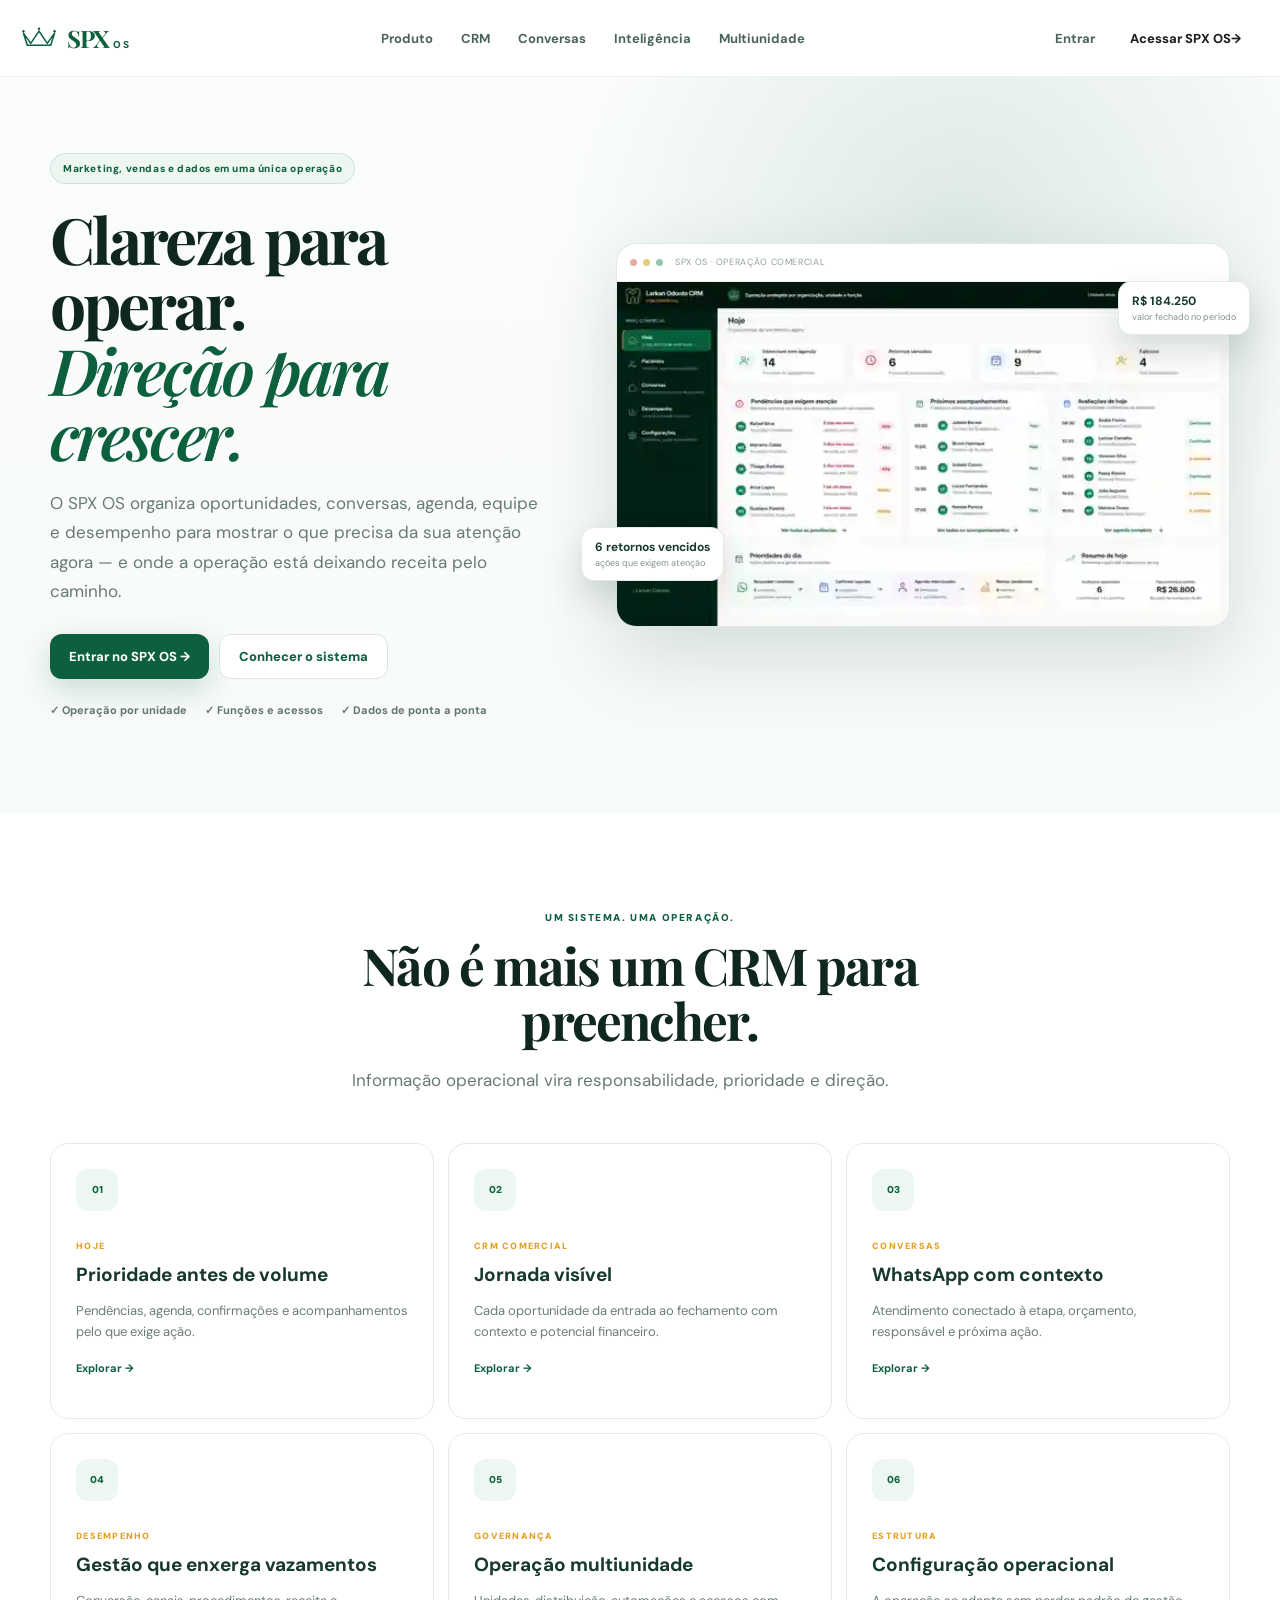
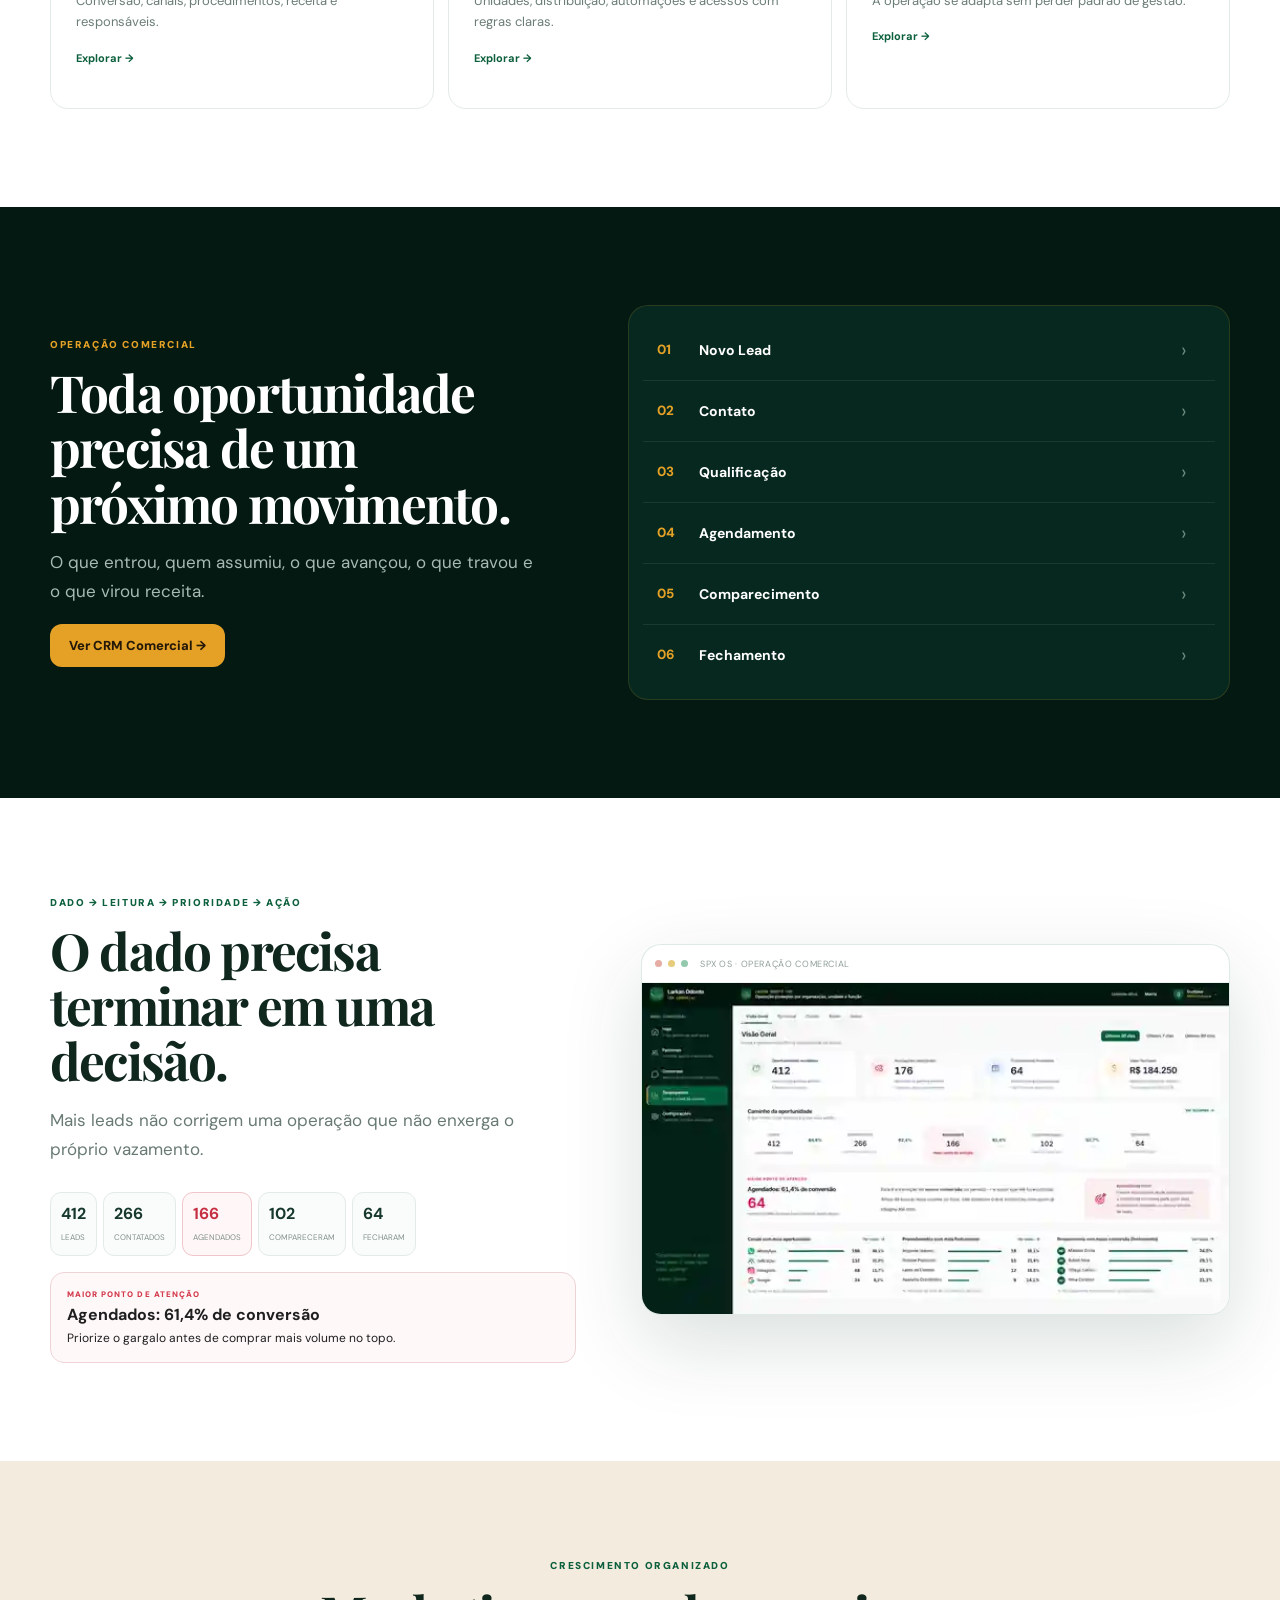
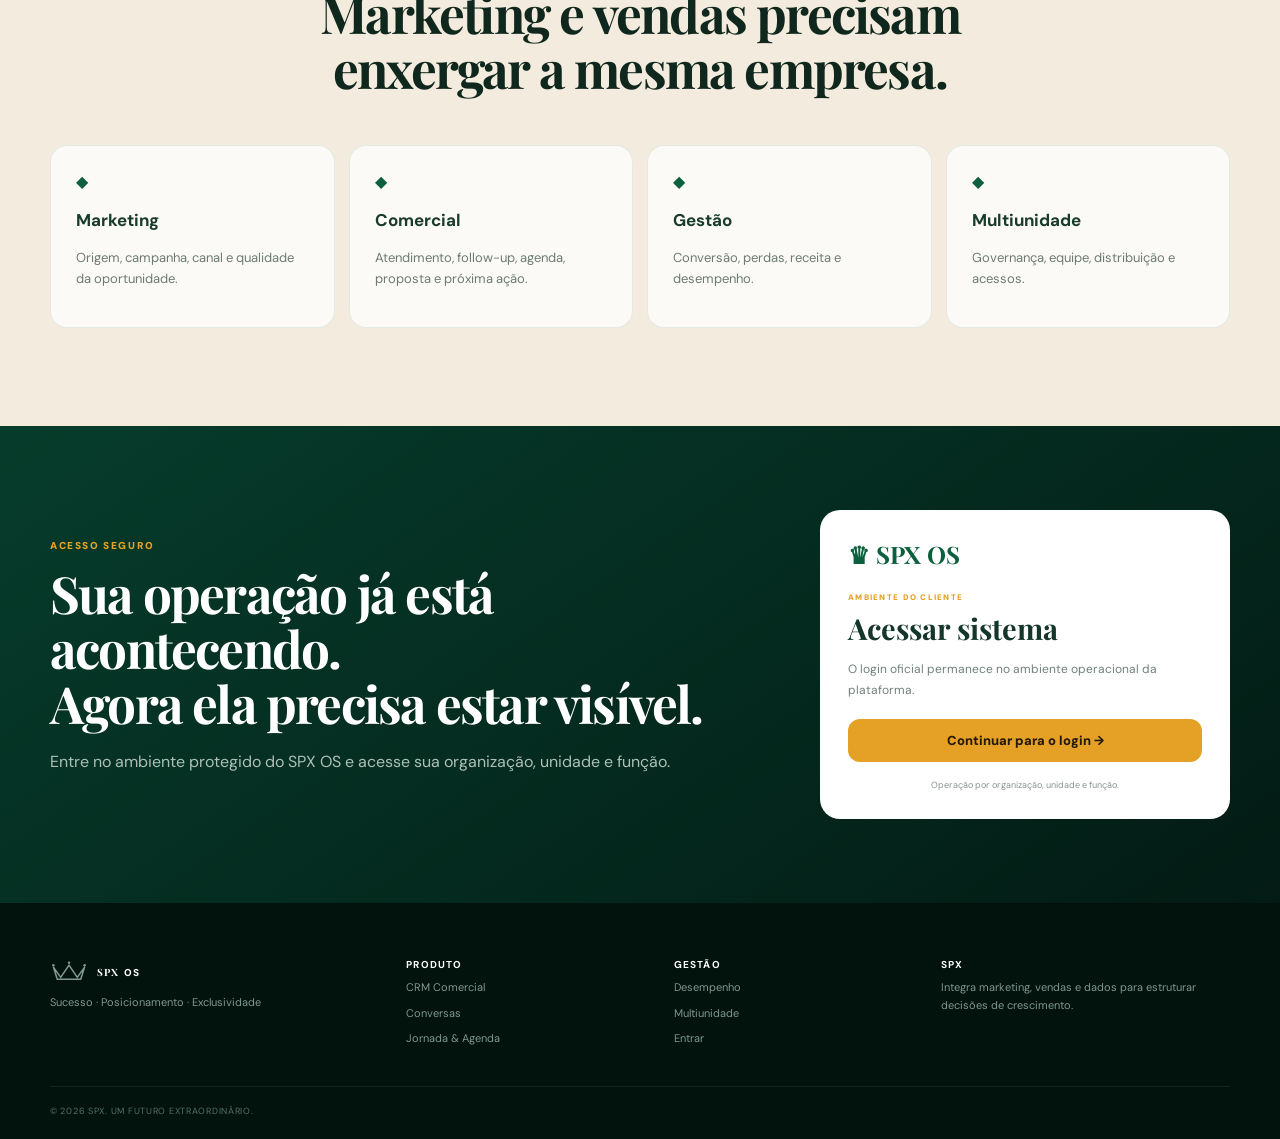
==== conversas/index.html @ 282a36fa "Publish complete SPX OS web experience" ====
<!doctype html>
<html lang="pt-BR">
<head>
  <meta charset="UTF-8" />
  <meta name="viewport" content="width=device-width,initial-scale=1" />
  <meta name="theme-color" content="#0D603D" />
  <meta name="description" content="SPX OS — operação comercial, CRM, conversas, jornada, desempenho e gestão em um só sistema." />
  <title>SPX OS — Sistema operacional do crescimento comercial</title>
  <link rel="preconnect" href="https://fonts.googleapis.com">
  <link rel="preconnect" href="https://fonts.gstatic.com" crossorigin>
  <link href="https://fonts.googleapis.com/css2?family=DM+Sans:wght@400;500;600;700;800&family=Playfair+Display:ital,wght@0,600;0,700;1,600&display=swap" rel="stylesheet">
  <link rel="stylesheet" href="/styles.css" />
</head>
<body>
  <header class="site-header">
    <div class="nav-wrap">
      <a class="brand" href="/" aria-label="SPX OS">
        <svg viewBox="0 0 78 46" class="brand-crown" aria-hidden="true"><path d="M7 13l15 21 17-25 17 25 15-21-8 25H15z" fill="none" stroke="currentColor" stroke-width="3.2" stroke-linejoin="round"/><circle cx="7" cy="9" r="2.5" fill="currentColor"/><circle cx="39" cy="4" r="2.5" fill="currentColor"/><circle cx="71" cy="9" r="2.5" fill="currentColor"/></svg>
        <span class="brand-text"><strong>SPX</strong><small>OS</small></span>
      </a>
      <nav class="main-nav" id="mainNav">
        <a href="/#produto">Produto</a><a href="/crm">CRM</a><a href="/conversas">Conversas</a><a href="/inteligencia">Inteligência</a><a href="/multiunidade">Multiunidade</a>
      </nav>
      <div class="nav-actions">
        <a class="text-link desktop-only" href="https://www.spxos.com.br/entrar">Entrar</a>
        <a class="btn btn-primary desktop-only" href="https://www.spxos.com.br/entrar">Acessar SPX OS <span>→</span></a>
        <button class="menu-btn" id="menuBtn" aria-label="Abrir menu">☰</button>
      </div>
    </div>
  </header>
  <main id="app"></main>
  <footer>
    <div class="container footer-grid">
      <div>
        <a class="brand" href="/"><svg viewBox="0 0 78 46" class="brand-crown"><path d="M7 13l15 21 17-25 17 25 15-21-8 25H15z" fill="none" stroke="currentColor" stroke-width="3.2" stroke-linejoin="round"/><circle cx="7" cy="9" r="2.5" fill="currentColor"/><circle cx="39" cy="4" r="2.5" fill="currentColor"/><circle cx="71" cy="9" r="2.5" fill="currentColor"/></svg><span class="brand-text inverse"><strong>SPX</strong><small>OS</small></span></a>
        <p>Sucesso · Posicionamento · Exclusividade</p>
      </div>
      <div><strong>Produto</strong><a href="/crm">CRM Comercial</a><a href="/conversas">Conversas</a><a href="/jornada">Jornada & Agenda</a></div>
      <div><strong>Gestão</strong><a href="/inteligencia">Desempenho</a><a href="/multiunidade">Multiunidade</a><a href="https://www.spxos.com.br/entrar">Entrar</a></div>
      <div><strong>SPX</strong><p>Integra marketing, vendas e dados para estruturar decisões de crescimento.</p></div>
    </div>
    <div class="container copyright">© 2026 SPX. Um futuro extraordinário.</div>
  </footer>
  <script src="/app.js"></script>
</body>
</html>
---- styles.css ----
:root{--green:#0D603D;--deep:#052d21;--dark:#031912;--gold:#E4A126;--ivory:#F3EBDD;--ink:#1F1F1F;--muted:#687a73;--line:#e3ebe7;--shadow:0 28px 80px rgba(5,45,33,.15)}*{box-sizing:border-box}html{scroll-behavior:smooth}body{margin:0;font-family:'DM Sans',Arial,sans-serif;color:var(--ink);background:#fff}a{color:inherit;text-decoration:none}.container{width:min(1180px,calc(100% - 40px));margin:auto}.wrap{width:min(1180px,calc(100% - 40px));margin:auto}.site-header{position:sticky;top:0;z-index:30;background:rgba(255,255,255,.9);backdrop-filter:blur(14px);border-bottom:1px solid rgba(13,96,61,.08)}.nav-wrap{height:76px;width:min(1240px,calc(100% - 32px));margin:auto;display:flex;align-items:center;justify-content:space-between}.brand{display:flex;align-items:center;gap:9px;color:var(--green)}.brand-crown{width:38px;height:28px}.brand-text{display:flex;align-items:baseline;gap:4px}.brand-text strong{font-family:'Playfair Display',serif;font-size:24px;letter-spacing:-.04em}.brand-text small{font-size:10px;font-weight:800;letter-spacing:.15em}.main-nav{display:flex;gap:28px;align-items:center}.main-nav a,.text-link{font-size:13px;font-weight:700;color:#49645a}.main-nav a:hover,.text-link:hover{color:var(--green)}.nav-actions{display:flex;gap:16px;align-items:center}.menu-btn{display:none;border:0;background:transparent;font-size:22px}.btn{display:inline-flex;align-items:center;justify-content:center;padding:13px 19px;border-radius:12px;font-size:13px;font-weight:800;transition:.2s}.btn:hover{transform:translateY(-1px)}.primary{background:var(--green);color:#fff;box-shadow:0 10px 30px rgba(13,96,61,.2)}.ghost{border:1px solid #dce6e1;background:#fff;color:var(--green)}.goldBtn{background:var(--gold);color:#241808}.hero{padding:76px 0 96px;background:radial-gradient(circle at 75% 20%,rgba(13,96,61,.12),transparent 35%),linear-gradient(180deg,#fbfdfc,#f6faf8)}.heroGrid,.detailGrid{display:grid;grid-template-columns:.9fr 1.1fr;gap:64px;align-items:center}.pill{display:inline-block;padding:8px 12px;border-radius:999px;background:#edf6f1;border:1px solid rgba(13,96,61,.12);color:var(--green);font-size:10px;font-weight:800;letter-spacing:.06em}.hero h1,.detail h1{font-family:'Playfair Display',serif;font-size:clamp(48px,5vw,72px);line-height:1.02;letter-spacing:-.045em;margin:22px 0;color:#10271e}.hero h1 em{color:var(--green);font-weight:600}.hero p,.detail p,.heading p{font-size:17px;line-height:1.72;color:var(--muted);max-width:650px}.actions{display:flex;gap:10px;margin-top:28px}.trust{display:flex;gap:18px;margin-top:24px;color:#62746e;font-size:11px;font-weight:700}.visual{position:relative}.frame{background:#fff;border:1px solid rgba(13,96,61,.13);border-radius:20px;overflow:hidden;box-shadow:var(--shadow)}.framebar{height:38px;display:flex;align-items:center;gap:6px;padding:0 13px;border-bottom:1px solid #edf1ef;font-size:9px;color:#91a099;text-transform:uppercase;letter-spacing:.07em}.framebar i{width:7px;height:7px;border-radius:50%;background:#dce5e0}.framebar i:first-child{background:#e5ada3}.framebar i:nth-child(2){background:#e8cc7e}.framebar i:nth-child(3){background:#95c9ae}.framebar span{margin-left:6px}.frame img{display:block;width:100%}.float{position:absolute;z-index:2;background:#fff;border:1px solid #e1ebe6;border-radius:13px;padding:11px 13px;box-shadow:0 16px 35px rgba(5,45,33,.15);display:flex;flex-direction:column}.float b{font-size:12px;color:#183a2d}.float span{font-size:9px;color:#84928c;margin-top:2px}.float.a{left:-35px;bottom:12%}.float.b{right:-20px;top:10%}.section{padding:98px 0}.heading{max-width:690px}.heading.center{text-align:center;margin:0 auto 48px}.kicker{display:block;color:var(--green);font-size:10px;font-weight:900;letter-spacing:.16em}.kicker.gold,.gold{color:var(--gold)}.heading h2,.featureGrid h2,.cta h2{font-family:'Playfair Display',serif;font-size:clamp(38px,4vw,54px);line-height:1.08;letter-spacing:-.035em;color:#10271e;margin:14px 0}.cards{display:grid;grid-template-columns:repeat(3,1fr);gap:14px}.card{border:1px solid var(--line);border-radius:18px;padding:25px;min-height:276px;transition:.2s}.card:hover{transform:translateY(-4px);box-shadow:0 18px 45px rgba(5,45,33,.09);border-color:rgba(13,96,61,.25)}.card i{display:grid;place-items:center;width:42px;height:42px;border-radius:12px;background:#edf7f2;color:var(--green);font-style:normal;font-size:10px;font-weight:900;margin-bottom:22px}.card>span{font-size:9px;color:var(--gold);font-weight:900;letter-spacing:.14em;text-transform:uppercase}.card h3{font-size:19px;color:#17382c;margin:8px 0}.card p{font-size:13px;line-height:1.65;color:#6b7d76}.card>b{font-size:11px;color:var(--green)}.dark{background:var(--dark);color:#fff}.split{display:grid;grid-template-columns:.9fr 1.1fr;gap:85px;align-items:center}.heading.light h2{color:#fff}.heading.light p{color:#a8bbb3}.steps{background:#06281e;border:1px solid rgba(228,161,38,.16);border-radius:20px;padding:14px}.steps>div{display:grid;grid-template-columns:42px 1fr 20px;padding:17px 14px;border-bottom:1px solid rgba(255,255,255,.08);align-items:center}.steps>div:last-child{border:0}.steps small{color:var(--gold);font-weight:800}.steps b{font-size:14px}.steps span{color:#6c897e;font-size:20px}.insight{display:grid;grid-template-columns:1fr 1.12fr;gap:65px;align-items:center}.metrics{display:flex;gap:6px;margin-top:28px;flex-wrap:wrap}.metric{padding:10px;border:1px solid var(--line);border-radius:11px;background:#fafcfb}.metric b{display:block;font-size:16px;color:#17382c}.metric span{font-size:8px;text-transform:uppercase;color:#82918b}.metric.alert{background:#fff6f7;border-color:#efc6cb}.metric.alert b{color:#c62f42}.notice{margin-top:16px;background:#fff8f9;border:1px solid #efd4d7;border-radius:14px;padding:16px}.notice span{display:block;font-size:8px;letter-spacing:.13em;color:#d33b4d;font-weight:900}.notice b{display:block;margin-top:5px}.notice p{font-size:12px;margin:5px 0 0}.ivory{background:var(--ivory)}.audiences{display:grid;grid-template-columns:repeat(4,1fr);gap:14px}.audiences>div{background:rgba(255,255,255,.72);border:1px solid rgba(13,96,61,.1);border-radius:17px;padding:25px}.audiences i{color:var(--green);font-style:normal}.audiences h3{font-size:17px;color:#193b2e}.audiences p{font-size:13px;line-height:1.6;color:#6c7b75}.cta{background:linear-gradient(145deg,#063c2b,#031b14);padding:84px 0;color:#fff}.ctaGrid{display:grid;grid-template-columns:1fr 410px;gap:80px;align-items:center}.cta h2{color:#fff}.cta p{color:#adc0b8;line-height:1.7}.loginCard{background:#fff;color:#15372b;padding:28px;border-radius:20px}.loginCard>b{font-family:'Playfair Display',serif;font-size:24px;color:var(--green)}.loginCard>span{display:block;margin-top:22px;font-size:8px;color:var(--gold);font-weight:900;letter-spacing:.16em}.loginCard h3{font-family:'Playfair Display',serif;font-size:29px;margin:7px 0}.loginCard p{font-size:12px;color:#71817a}.loginCard .btn{width:100%;margin:7px 0}.loginCard small{display:block;text-align:center;color:#88968f;font-size:9px;margin-top:10px}.detail{padding:78px 0 90px;background:linear-gradient(180deg,#f8fcfa,#fff)}.featureGrid{display:grid;grid-template-columns:1fr 390px;gap:90px;align-items:start}.feature{padding:15px 0;border-top:1px solid var(--line);color:var(--green);font-size:13px}.feature b{color:#325147;margin-left:6px}.featureGrid aside{background:var(--dark);color:#fff;border-radius:20px;padding:28px;display:grid;grid-template-columns:1fr 1fr;gap:12px}.featureGrid aside>div{background:#073326;border-radius:13px;padding:17px}.featureGrid aside b{display:block;font-family:'Playfair Display',serif;font-size:28px}.featureGrid aside span{font-size:9px;color:#a7bbb2}.featureGrid aside p{grid-column:1/-1;color:#8fa79d;font-size:10px;line-height:1.5}footer{background:#02120d;color:#c6d5cf;padding:55px 0 22px}.footer-grid{display:grid;grid-template-columns:1.4fr 1fr 1fr 1.3fr;gap:45px}.footer-grid>div{display:flex;flex-direction:column;gap:8px;align-items:flex-start}.footer-grid strong{font-size:10px;color:#fff;text-transform:uppercase;letter-spacing:.12em}.footer-grid a,.footer-grid p{font-size:11px;color:#7f998f;line-height:1.6;margin:0}.copyright{margin-top:38px;padding-top:18px;border-top:1px solid rgba(255,255,255,.07);font-size:9px;color:#567068;text-transform:uppercase;letter-spacing:.08em}.inverse{color:#fff}@media(max-width:960px){.main-nav{display:none;position:absolute;top:70px;left:16px;right:16px;background:#fff;border-radius:14px;padding:16px;box-shadow:var(--shadow);flex-direction:column;align-items:flex-start}.main-nav.open{display:flex}.desktop-only{display:none}.menu-btn{display:block}.heroGrid,.detailGrid,.split,.insight,.featureGrid,.ctaGrid{grid-template-columns:1fr;gap:42px}.cards{grid-template-columns:repeat(2,1fr)}.audiences{grid-template-columns:repeat(2,1fr)}.visual{max-width:820px;margin:auto}.float{display:none}.ctaGrid>div:first-child{text-align:center}.loginCard{max-width:470px;margin:auto}.footer-grid{grid-template-columns:repeat(2,1fr)}}@media(max-width:620px){.wrap{width:min(100% - 26px,1180px)}.nav-wrap{height:66px}.hero,.detail{padding:50px 0 70px}.hero h1,.detail h1{font-size:43px}.hero p,.detail p,.heading p{font-size:15px}.actions{flex-direction:column}.trust{display:grid;gap:8px}.section{padding:72px 0}.cards,.audiences,.footer-grid{grid-template-columns:1fr}.card{min-height:auto}.metrics{display:grid;grid-template-columns:1fr 1fr}.cta{padding:64px 0}.featureGrid aside{grid-template-columns:1fr}.featureGrid aside p{grid-column:1}.heading h2,.featureGrid h2,.cta h2{font-size:35px}}
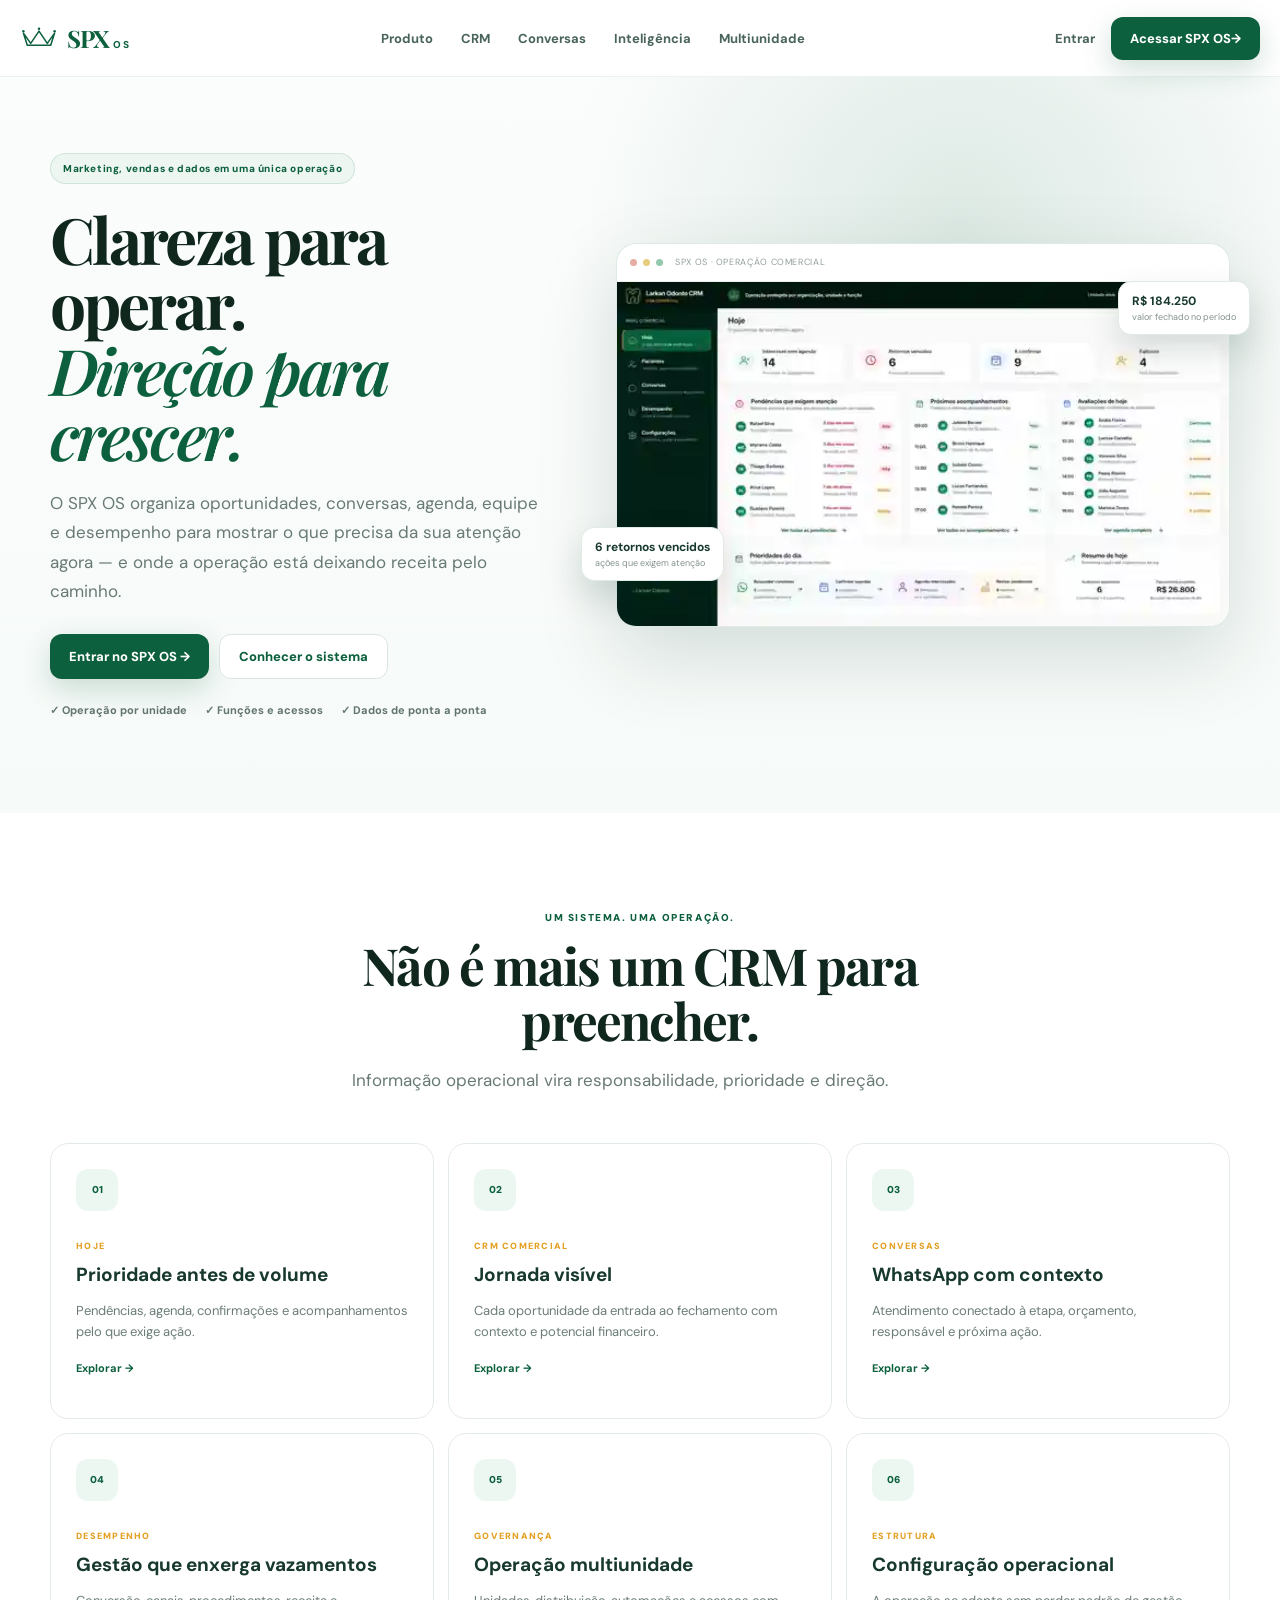
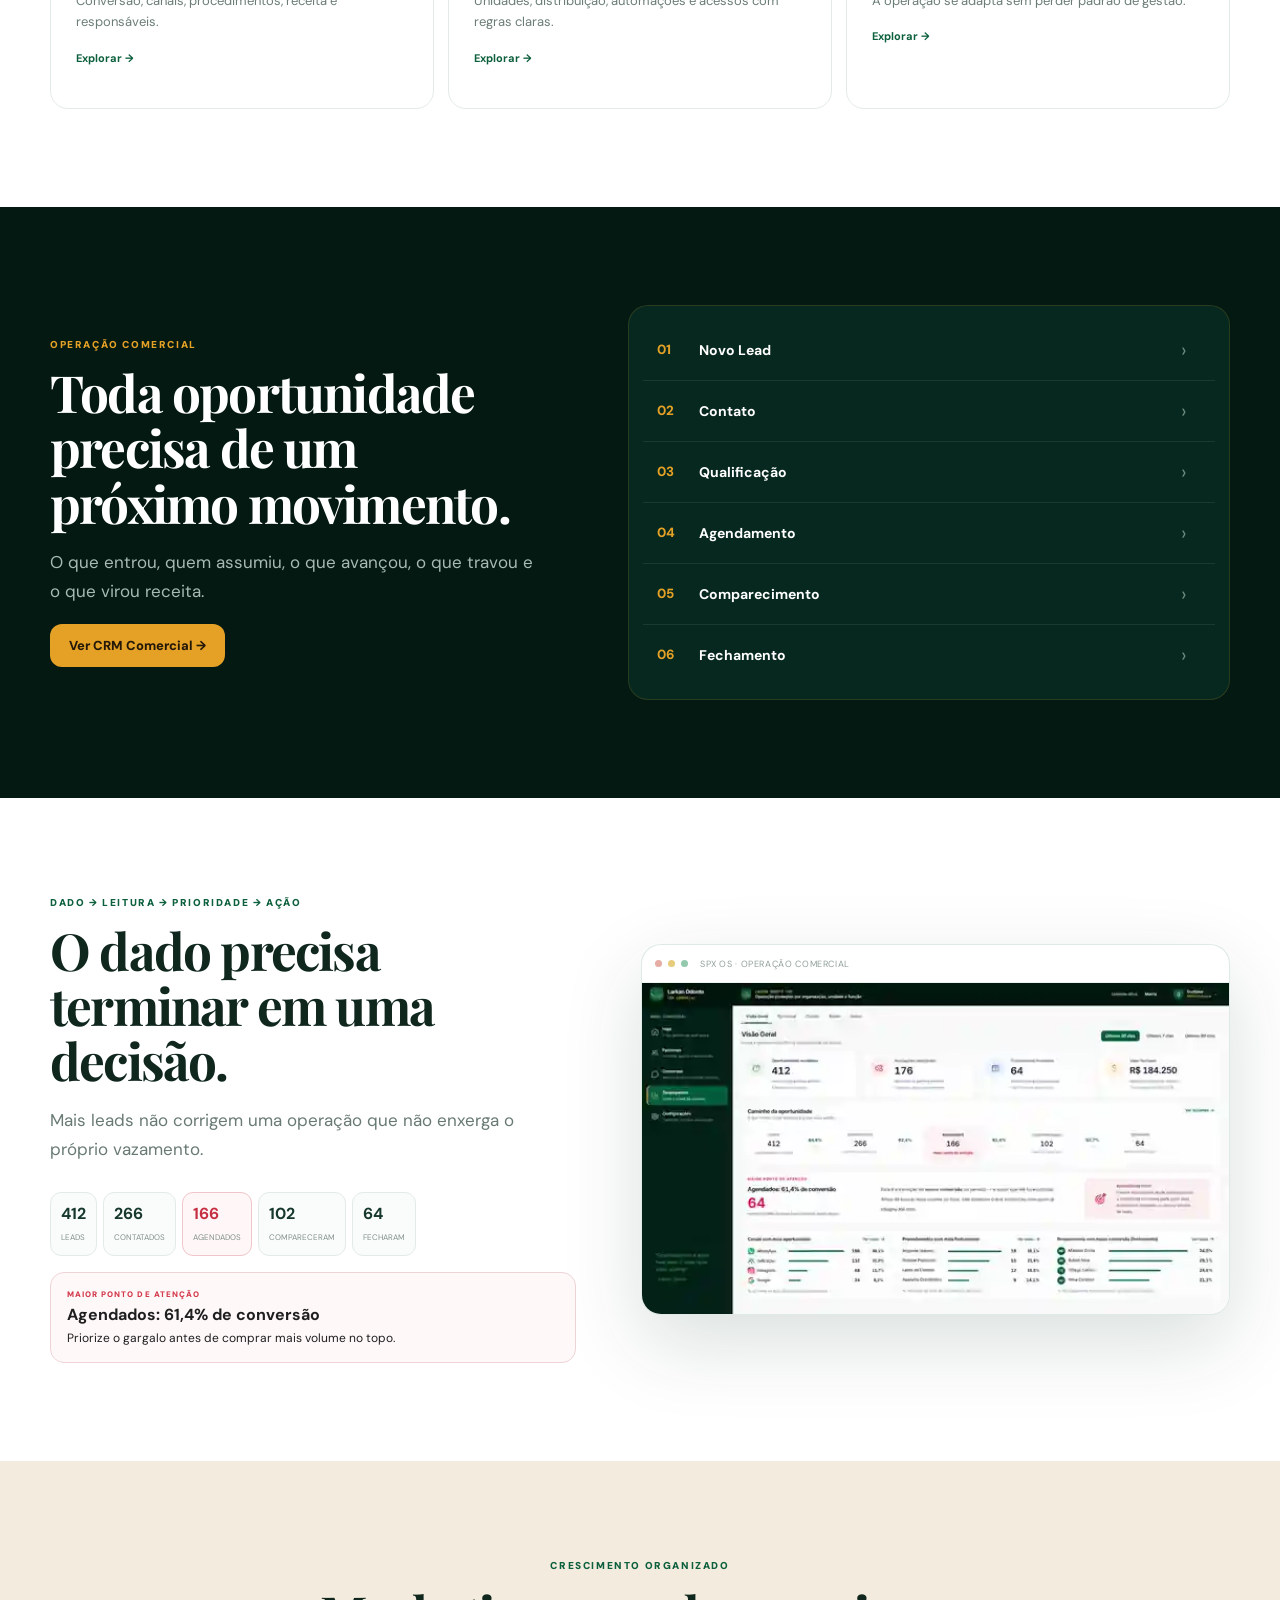
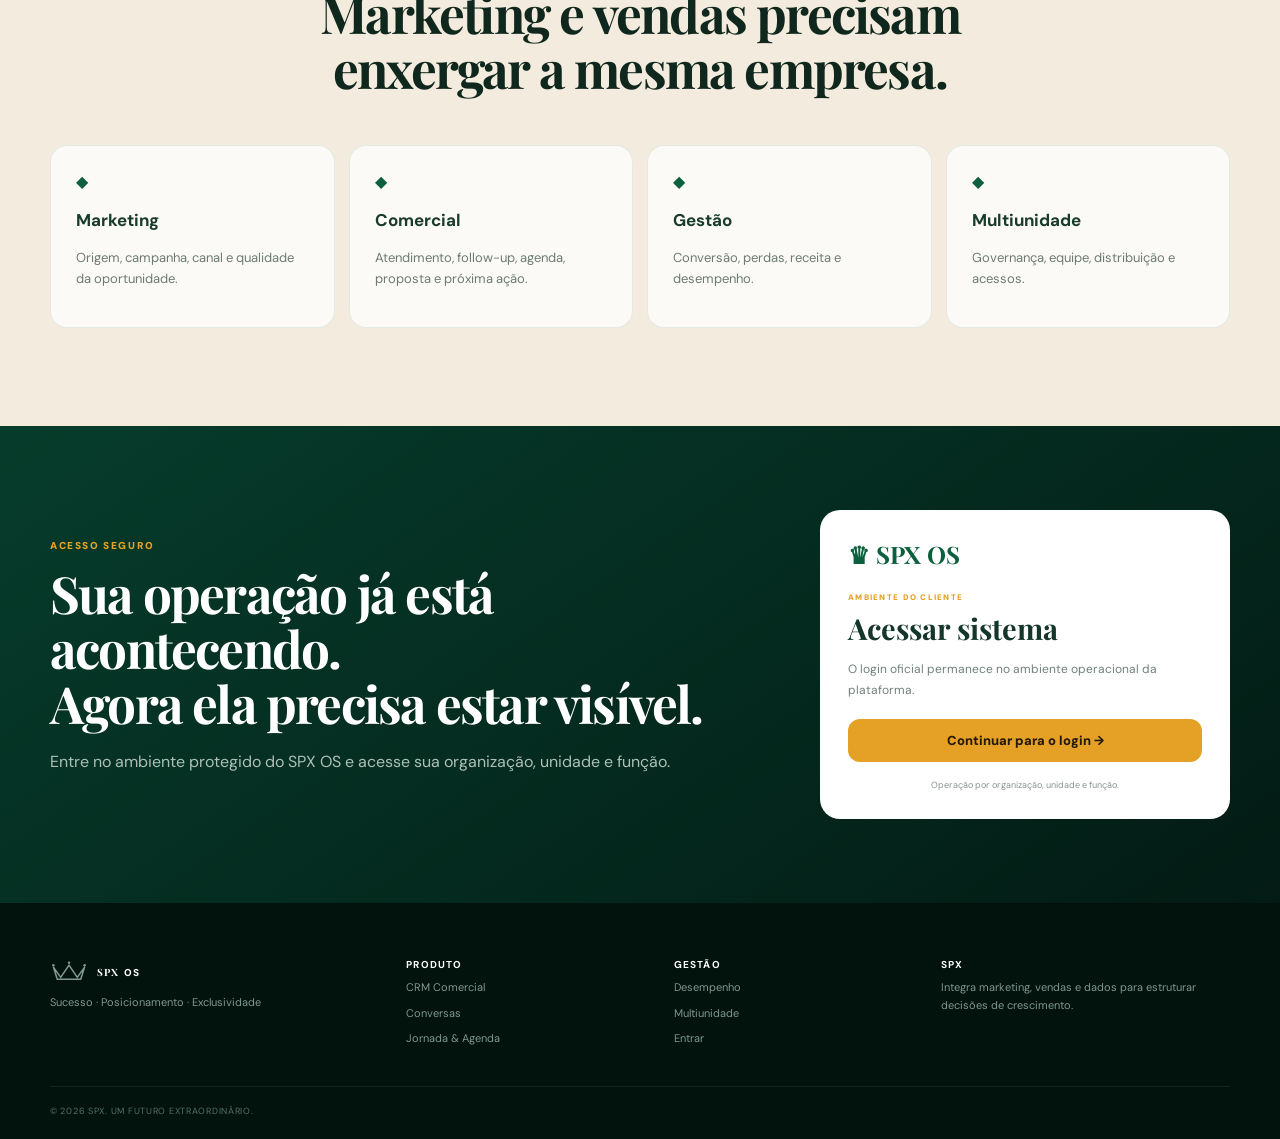
==== commit ae0df7ed: "Polish public navigation CTA" ====
--- a/conversas/index.html
+++ b/conversas/index.html
@@ -23,7 +23,7 @@
       </nav>
       <div class="nav-actions">
         <a class="text-link desktop-only" href="https://www.spxos.com.br/entrar">Entrar</a>
-        <a class="btn btn-primary desktop-only" href="https://www.spxos.com.br/entrar">Acessar SPX OS <span>→</span></a>
+        <a class="btn primary desktop-only" href="https://www.spxos.com.br/entrar">Acessar SPX OS <span>→</span></a>
         <button class="menu-btn" id="menuBtn" aria-label="Abrir menu">☰</button>
       </div>
     </div>
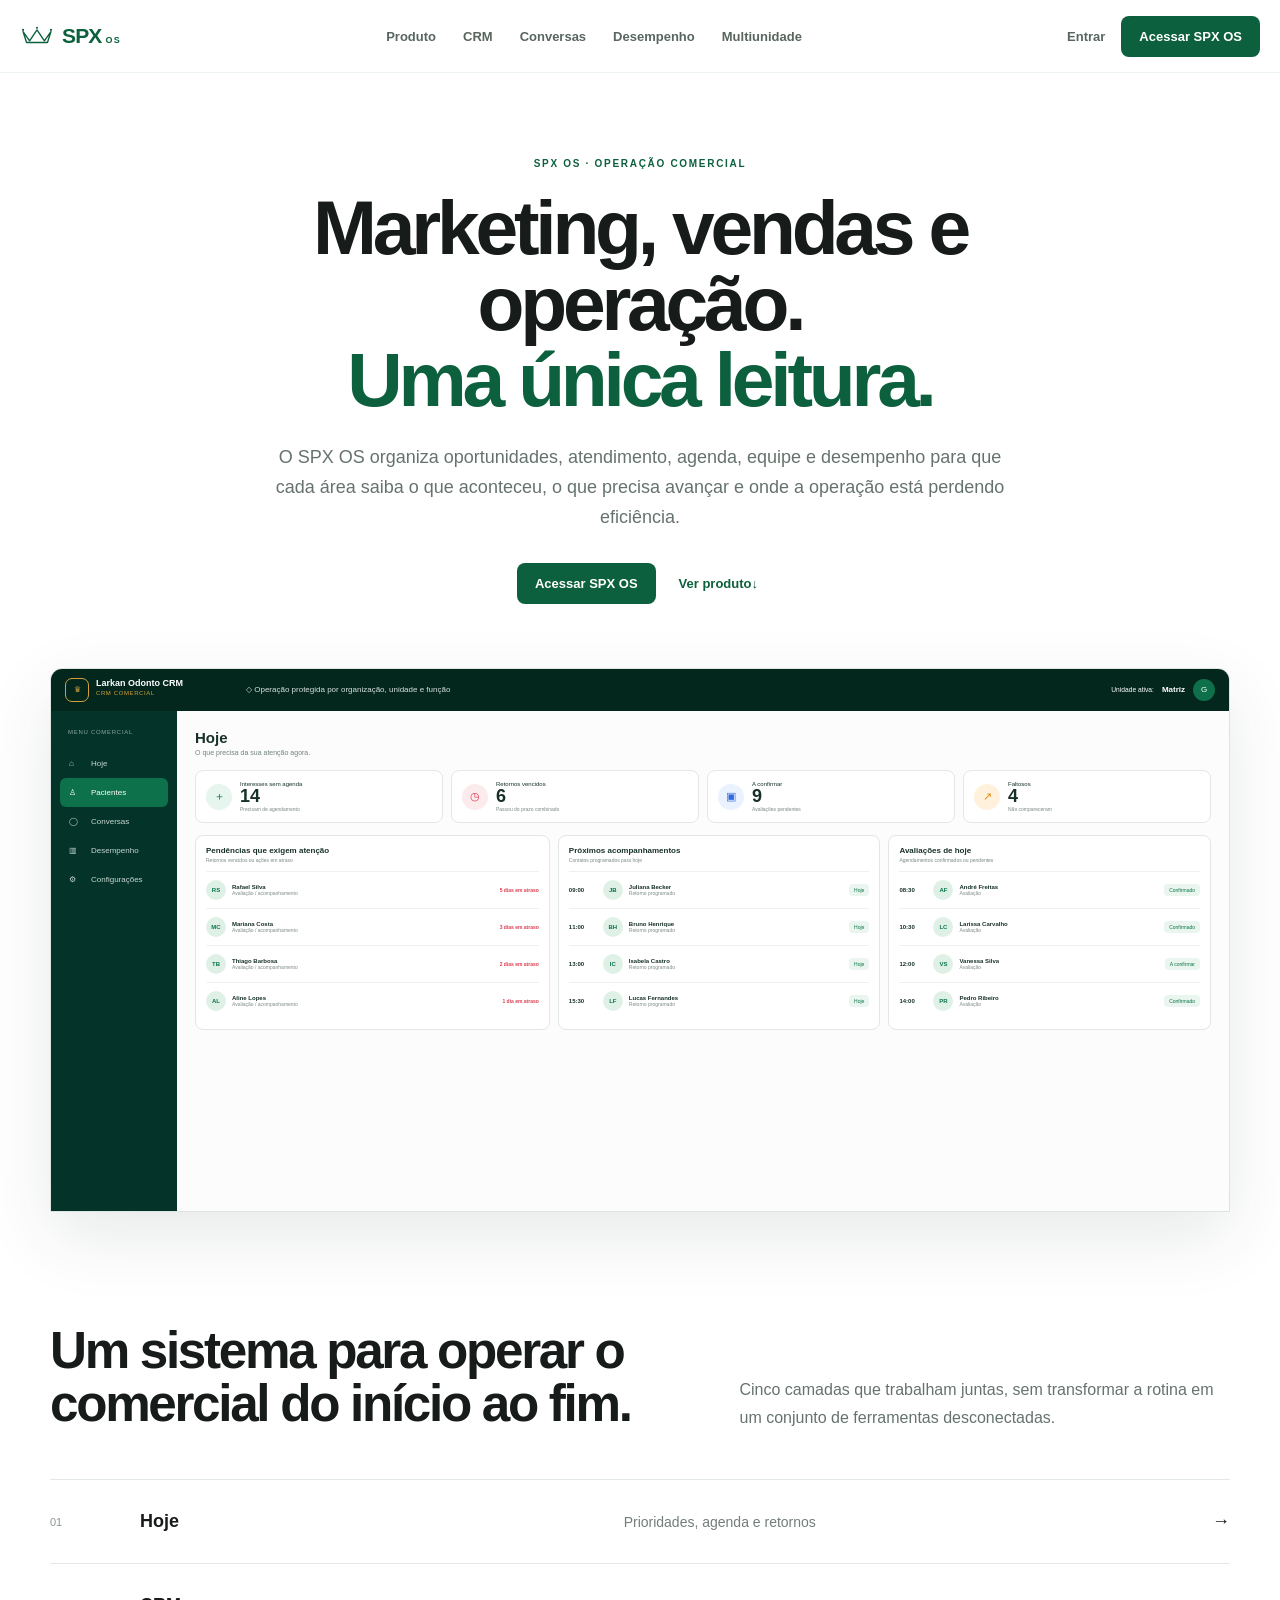
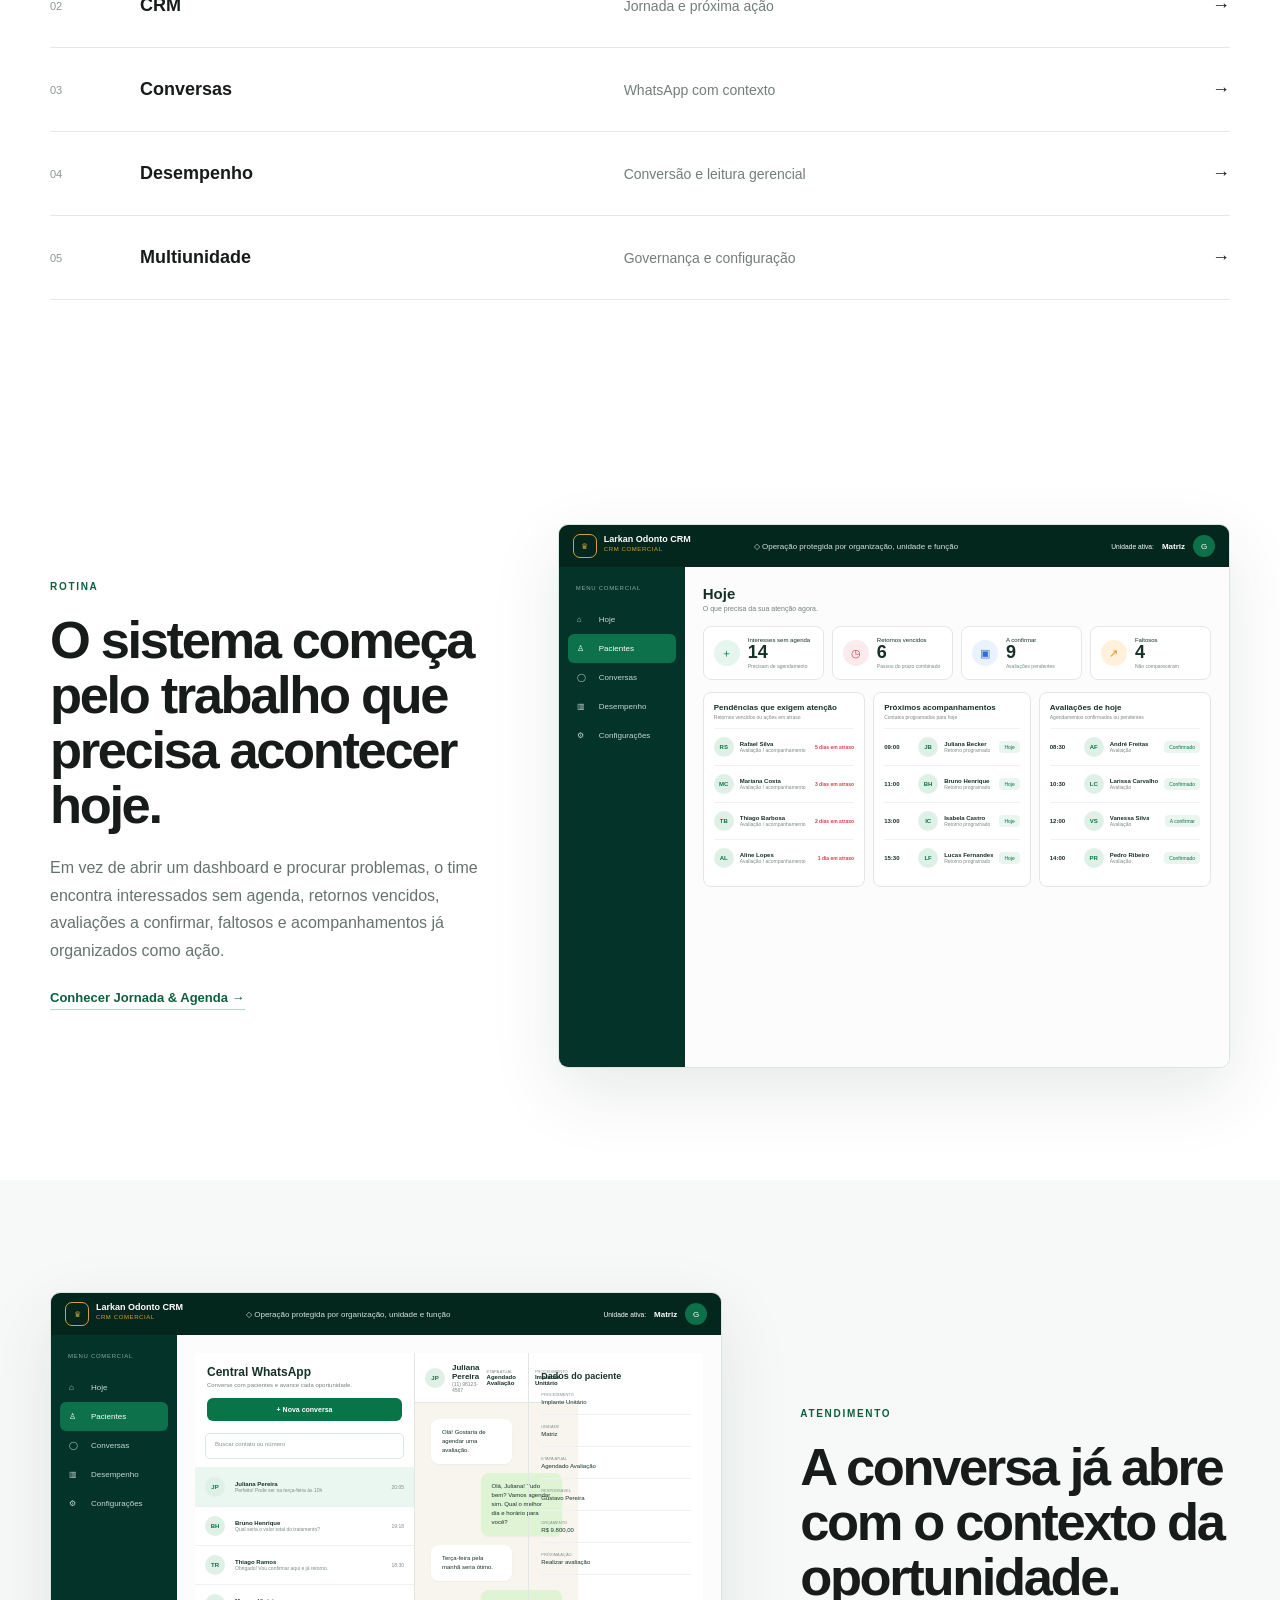
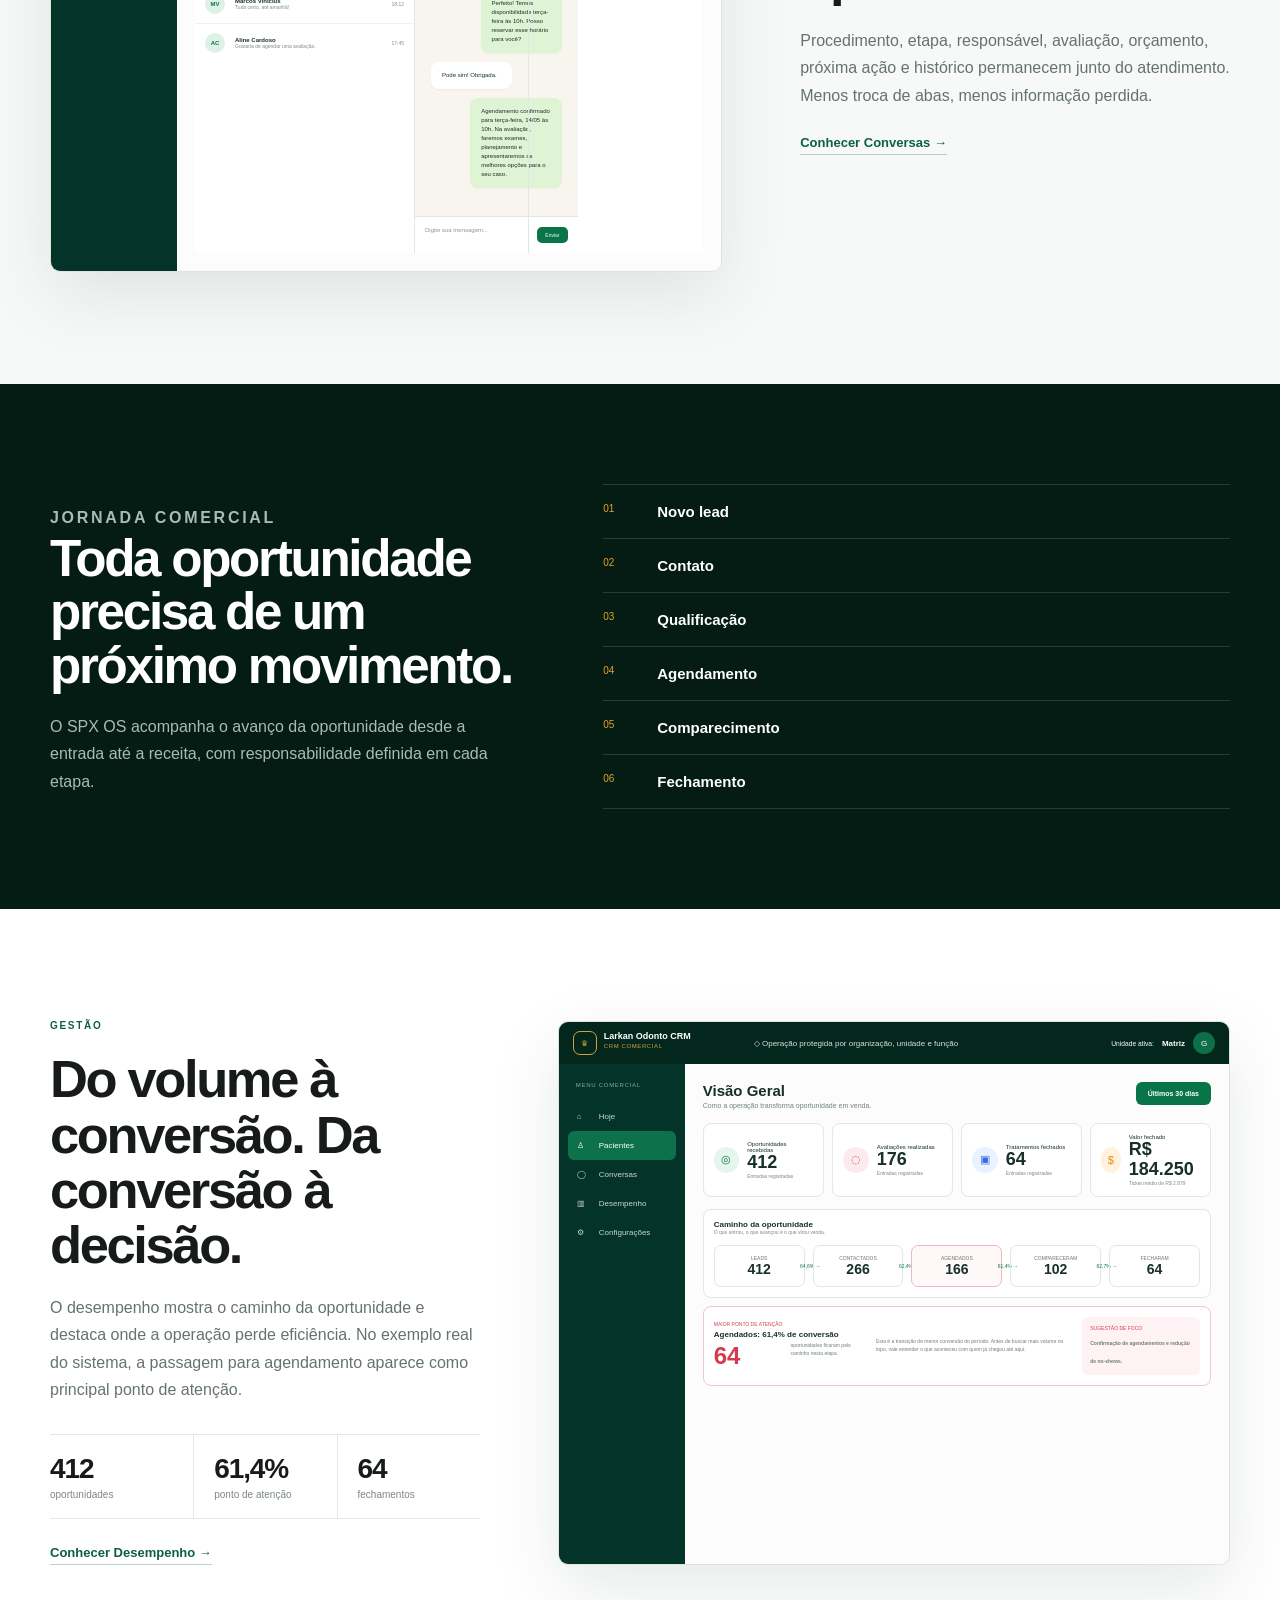
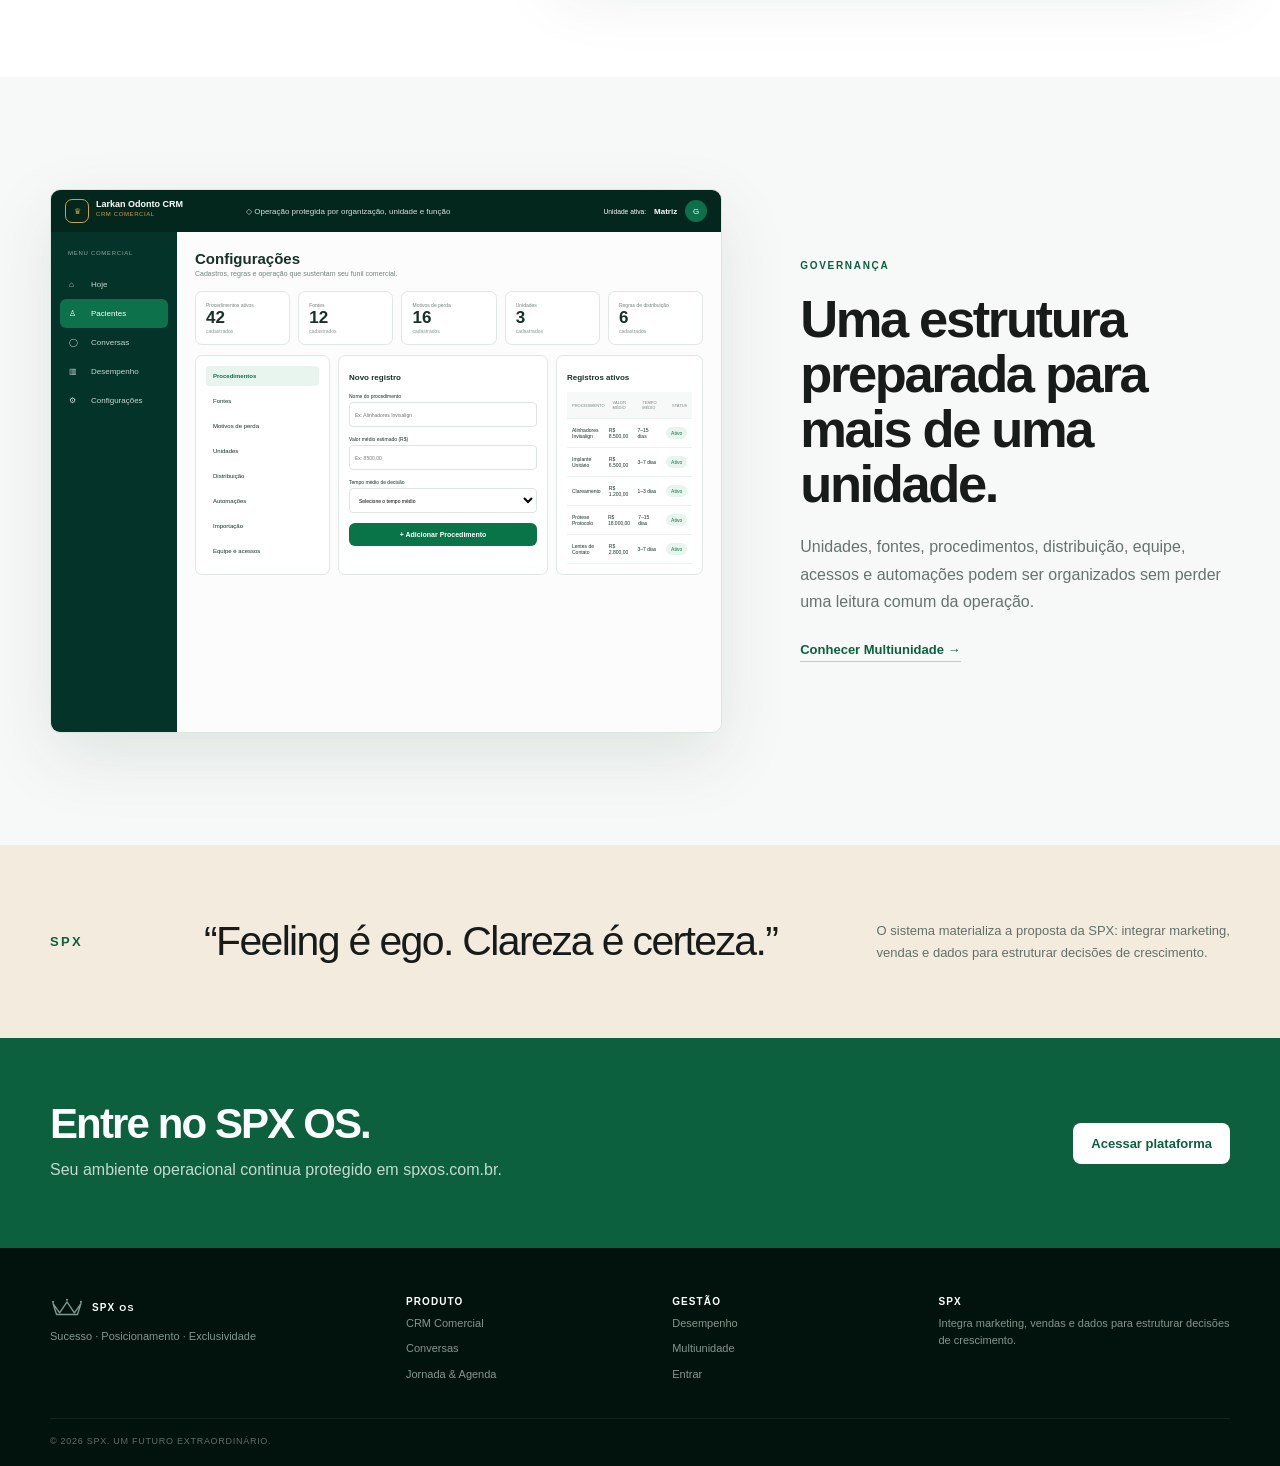
==== commit 1724744d: "Remove blurry raster previews and sync product routes" ====
--- a/conversas/index.html
+++ b/conversas/index.html
@@ -4,11 +4,8 @@
   <meta charset="UTF-8" />
   <meta name="viewport" content="width=device-width,initial-scale=1" />
   <meta name="theme-color" content="#0D603D" />
-  <meta name="description" content="SPX OS — operação comercial, CRM, conversas, jornada, desempenho e gestão em um só sistema." />
-  <title>SPX OS — Sistema operacional do crescimento comercial</title>
-  <link rel="preconnect" href="https://fonts.googleapis.com">
-  <link rel="preconnect" href="https://fonts.gstatic.com" crossorigin>
-  <link href="https://fonts.googleapis.com/css2?family=DM+Sans:wght@400;500;600;700;800&family=Playfair+Display:ital,wght@0,600;0,700;1,600&display=swap" rel="stylesheet">
+  <meta name="description" content="SPX OS — CRM, conversas, jornada, desempenho e gestão comercial em uma única operação." />
+  <title>SPX OS — Operação comercial em uma única leitura</title>
   <link rel="stylesheet" href="/styles.css" />
 </head>
 <body>
@@ -19,11 +16,15 @@
         <span class="brand-text"><strong>SPX</strong><small>OS</small></span>
       </a>
       <nav class="main-nav" id="mainNav">
-        <a href="/#produto">Produto</a><a href="/crm">CRM</a><a href="/conversas">Conversas</a><a href="/inteligencia">Inteligência</a><a href="/multiunidade">Multiunidade</a>
+        <a href="/#produto">Produto</a>
+        <a href="/crm">CRM</a>
+        <a href="/conversas">Conversas</a>
+        <a href="/inteligencia">Desempenho</a>
+        <a href="/multiunidade">Multiunidade</a>
       </nav>
       <div class="nav-actions">
         <a class="text-link desktop-only" href="https://www.spxos.com.br/entrar">Entrar</a>
-        <a class="btn primary desktop-only" href="https://www.spxos.com.br/entrar">Acessar SPX OS <span>→</span></a>
+        <a class="button button-primary desktop-only" href="https://www.spxos.com.br/entrar">Acessar SPX OS</a>
         <button class="menu-btn" id="menuBtn" aria-label="Abrir menu">☰</button>
       </div>
     </div>
--- a/styles.css
+++ b/styles.css
@@ -1 +1,4 @@
-:root{--green:#0D603D;--deep:#052d21;--dark:#031912;--gold:#E4A126;--ivory:#F3EBDD;--ink:#1F1F1F;--muted:#687a73;--line:#e3ebe7;--shadow:0 28px 80px rgba(5,45,33,.15)}*{box-sizing:border-box}html{scroll-behavior:smooth}body{margin:0;font-family:'DM Sans',Arial,sans-serif;color:var(--ink);background:#fff}a{color:inherit;text-decoration:none}.container{width:min(1180px,calc(100% - 40px));margin:auto}.wrap{width:min(1180px,calc(100% - 40px));margin:auto}.site-header{position:sticky;top:0;z-index:30;background:rgba(255,255,255,.9);backdrop-filter:blur(14px);border-bottom:1px solid rgba(13,96,61,.08)}.nav-wrap{height:76px;width:min(1240px,calc(100% - 32px));margin:auto;display:flex;align-items:center;justify-content:space-between}.brand{display:flex;align-items:center;gap:9px;color:var(--green)}.brand-crown{width:38px;height:28px}.brand-text{display:flex;align-items:baseline;gap:4px}.brand-text strong{font-family:'Playfair Display',serif;font-size:24px;letter-spacing:-.04em}.brand-text small{font-size:10px;font-weight:800;letter-spacing:.15em}.main-nav{display:flex;gap:28px;align-items:center}.main-nav a,.text-link{font-size:13px;font-weight:700;color:#49645a}.main-nav a:hover,.text-link:hover{color:var(--green)}.nav-actions{display:flex;gap:16px;align-items:center}.menu-btn{display:none;border:0;background:transparent;font-size:22px}.btn{display:inline-flex;align-items:center;justify-content:center;padding:13px 19px;border-radius:12px;font-size:13px;font-weight:800;transition:.2s}.btn:hover{transform:translateY(-1px)}.primary{background:var(--green);color:#fff;box-shadow:0 10px 30px rgba(13,96,61,.2)}.ghost{border:1px solid #dce6e1;background:#fff;color:var(--green)}.goldBtn{background:var(--gold);color:#241808}.hero{padding:76px 0 96px;background:radial-gradient(circle at 75% 20%,rgba(13,96,61,.12),transparent 35%),linear-gradient(180deg,#fbfdfc,#f6faf8)}.heroGrid,.detailGrid{display:grid;grid-template-columns:.9fr 1.1fr;gap:64px;align-items:center}.pill{display:inline-block;padding:8px 12px;border-radius:999px;background:#edf6f1;border:1px solid rgba(13,96,61,.12);color:var(--green);font-size:10px;font-weight:800;letter-spacing:.06em}.hero h1,.detail h1{font-family:'Playfair Display',serif;font-size:clamp(48px,5vw,72px);line-height:1.02;letter-spacing:-.045em;margin:22px 0;color:#10271e}.hero h1 em{color:var(--green);font-weight:600}.hero p,.detail p,.heading p{font-size:17px;line-height:1.72;color:var(--muted);max-width:650px}.actions{display:flex;gap:10px;margin-top:28px}.trust{display:flex;gap:18px;margin-top:24px;color:#62746e;font-size:11px;font-weight:700}.visual{position:relative}.frame{background:#fff;border:1px solid rgba(13,96,61,.13);border-radius:20px;overflow:hidden;box-shadow:var(--shadow)}.framebar{height:38px;display:flex;align-items:center;gap:6px;padding:0 13px;border-bottom:1px solid #edf1ef;font-size:9px;color:#91a099;text-transform:uppercase;letter-spacing:.07em}.framebar i{width:7px;height:7px;border-radius:50%;background:#dce5e0}.framebar i:first-child{background:#e5ada3}.framebar i:nth-child(2){background:#e8cc7e}.framebar i:nth-child(3){background:#95c9ae}.framebar span{margin-left:6px}.frame img{display:block;width:100%}.float{position:absolute;z-index:2;background:#fff;border:1px solid #e1ebe6;border-radius:13px;padding:11px 13px;box-shadow:0 16px 35px rgba(5,45,33,.15);display:flex;flex-direction:column}.float b{font-size:12px;color:#183a2d}.float span{font-size:9px;color:#84928c;margin-top:2px}.float.a{left:-35px;bottom:12%}.float.b{right:-20px;top:10%}.section{padding:98px 0}.heading{max-width:690px}.heading.center{text-align:center;margin:0 auto 48px}.kicker{display:block;color:var(--green);font-size:10px;font-weight:900;letter-spacing:.16em}.kicker.gold,.gold{color:var(--gold)}.heading h2,.featureGrid h2,.cta h2{font-family:'Playfair Display',serif;font-size:clamp(38px,4vw,54px);line-height:1.08;letter-spacing:-.035em;color:#10271e;margin:14px 0}.cards{display:grid;grid-template-columns:repeat(3,1fr);gap:14px}.card{border:1px solid var(--line);border-radius:18px;padding:25px;min-height:276px;transition:.2s}.card:hover{transform:translateY(-4px);box-shadow:0 18px 45px rgba(5,45,33,.09);border-color:rgba(13,96,61,.25)}.card i{display:grid;place-items:center;width:42px;height:42px;border-radius:12px;background:#edf7f2;color:var(--green);font-style:normal;font-size:10px;font-weight:900;margin-bottom:22px}.card>span{font-size:9px;color:var(--gold);font-weight:900;letter-spacing:.14em;text-transform:uppercase}.card h3{font-size:19px;color:#17382c;margin:8px 0}.card p{font-size:13px;line-height:1.65;color:#6b7d76}.card>b{font-size:11px;color:var(--green)}.dark{background:var(--dark);color:#fff}.split{display:grid;grid-template-columns:.9fr 1.1fr;gap:85px;align-items:center}.heading.light h2{color:#fff}.heading.light p{color:#a8bbb3}.steps{background:#06281e;border:1px solid rgba(228,161,38,.16);border-radius:20px;padding:14px}.steps>div{display:grid;grid-template-columns:42px 1fr 20px;padding:17px 14px;border-bottom:1px solid rgba(255,255,255,.08);align-items:center}.steps>div:last-child{border:0}.steps small{color:var(--gold);font-weight:800}.steps b{font-size:14px}.steps span{color:#6c897e;font-size:20px}.insight{display:grid;grid-template-columns:1fr 1.12fr;gap:65px;align-items:center}.metrics{display:flex;gap:6px;margin-top:28px;flex-wrap:wrap}.metric{padding:10px;border:1px solid var(--line);border-radius:11px;background:#fafcfb}.metric b{display:block;font-size:16px;color:#17382c}.metric span{font-size:8px;text-transform:uppercase;color:#82918b}.metric.alert{background:#fff6f7;border-color:#efc6cb}.metric.alert b{color:#c62f42}.notice{margin-top:16px;background:#fff8f9;border:1px solid #efd4d7;border-radius:14px;padding:16px}.notice span{display:block;font-size:8px;letter-spacing:.13em;color:#d33b4d;font-weight:900}.notice b{display:block;margin-top:5px}.notice p{font-size:12px;margin:5px 0 0}.ivory{background:var(--ivory)}.audiences{display:grid;grid-template-columns:repeat(4,1fr);gap:14px}.audiences>div{background:rgba(255,255,255,.72);border:1px solid rgba(13,96,61,.1);border-radius:17px;padding:25px}.audiences i{color:var(--green);font-style:normal}.audiences h3{font-size:17px;color:#193b2e}.audiences p{font-size:13px;line-height:1.6;color:#6c7b75}.cta{background:linear-gradient(145deg,#063c2b,#031b14);padding:84px 0;color:#fff}.ctaGrid{display:grid;grid-template-columns:1fr 410px;gap:80px;align-items:center}.cta h2{color:#fff}.cta p{color:#adc0b8;line-height:1.7}.loginCard{background:#fff;color:#15372b;padding:28px;border-radius:20px}.loginCard>b{font-family:'Playfair Display',serif;font-size:24px;color:var(--green)}.loginCard>span{display:block;margin-top:22px;font-size:8px;color:var(--gold);font-weight:900;letter-spacing:.16em}.loginCard h3{font-family:'Playfair Display',serif;font-size:29px;margin:7px 0}.loginCard p{font-size:12px;color:#71817a}.loginCard .btn{width:100%;margin:7px 0}.loginCard small{display:block;text-align:center;color:#88968f;font-size:9px;margin-top:10px}.detail{padding:78px 0 90px;background:linear-gradient(180deg,#f8fcfa,#fff)}.featureGrid{display:grid;grid-template-columns:1fr 390px;gap:90px;align-items:start}.feature{padding:15px 0;border-top:1px solid var(--line);color:var(--green);font-size:13px}.feature b{color:#325147;margin-left:6px}.featureGrid aside{background:var(--dark);color:#fff;border-radius:20px;padding:28px;display:grid;grid-template-columns:1fr 1fr;gap:12px}.featureGrid aside>div{background:#073326;border-radius:13px;padding:17px}.featureGrid aside b{display:block;font-family:'Playfair Display',serif;font-size:28px}.featureGrid aside span{font-size:9px;color:#a7bbb2}.featureGrid aside p{grid-column:1/-1;color:#8fa79d;font-size:10px;line-height:1.5}footer{background:#02120d;color:#c6d5cf;padding:55px 0 22px}.footer-grid{display:grid;grid-template-columns:1.4fr 1fr 1fr 1.3fr;gap:45px}.footer-grid>div{display:flex;flex-direction:column;gap:8px;align-items:flex-start}.footer-grid strong{font-size:10px;color:#fff;text-transform:uppercase;letter-spacing:.12em}.footer-grid a,.footer-grid p{font-size:11px;color:#7f998f;line-height:1.6;margin:0}.copyright{margin-top:38px;padding-top:18px;border-top:1px solid rgba(255,255,255,.07);font-size:9px;color:#567068;text-transform:uppercase;letter-spacing:.08em}.inverse{color:#fff}@media(max-width:960px){.main-nav{display:none;position:absolute;top:70px;left:16px;right:16px;background:#fff;border-radius:14px;padding:16px;box-shadow:var(--shadow);flex-direction:column;align-items:flex-start}.main-nav.open{display:flex}.desktop-only{display:none}.menu-btn{display:block}.heroGrid,.detailGrid,.split,.insight,.featureGrid,.ctaGrid{grid-template-columns:1fr;gap:42px}.cards{grid-template-columns:repeat(2,1fr)}.audiences{grid-template-columns:repeat(2,1fr)}.visual{max-width:820px;margin:auto}.float{display:none}.ctaGrid>div:first-child{text-align:center}.loginCard{max-width:470px;margin:auto}.footer-grid{grid-template-columns:repeat(2,1fr)}}@media(max-width:620px){.wrap{width:min(100% - 26px,1180px)}.nav-wrap{height:66px}.hero,.detail{padding:50px 0 70px}.hero h1,.detail h1{font-size:43px}.hero p,.detail p,.heading p{font-size:15px}.actions{flex-direction:column}.trust{display:grid;gap:8px}.section{padding:72px 0}.cards,.audiences,.footer-grid{grid-template-columns:1fr}.card{min-height:auto}.metrics{display:grid;grid-template-columns:1fr 1fr}.cta{padding:64px 0}.featureGrid aside{grid-template-columns:1fr}.featureGrid aside p{grid-column:1}.heading h2,.featureGrid h2,.cta h2{font-size:35px}}
+:root{--green:#0D603D;--green-dark:#063a2a;--gold:#E4A126;--ivory:#F3EBDD;--ink:#171b19;--muted:#66736d;--line:#e2e8e5;--soft:#f7f9f8;--dark:#041c14}*{box-sizing:border-box}html{scroll-behavior:smooth}body{margin:0;font-family:Inter,"SF Pro Text","Segoe UI",Arial,sans-serif;color:var(--ink);background:#fff;-webkit-font-smoothing:antialiased}a{color:inherit;text-decoration:none}.wrap,.container{width:min(1180px,calc(100% - 40px));margin:auto}.site-header{position:sticky;top:0;z-index:50;background:rgba(255,255,255,.95);backdrop-filter:blur(16px);border-bottom:1px solid rgba(13,96,61,.08)}.nav-wrap{height:72px;width:min(1240px,calc(100% - 32px));margin:auto;display:flex;align-items:center;justify-content:space-between;gap:24px}.brand{display:flex;align-items:center;gap:8px;color:var(--green);flex:0 0 auto}.brand-crown{width:34px;height:24px}.brand-text{display:flex;align-items:baseline;gap:4px}.brand-text strong{font-size:21px;letter-spacing:-.04em}.brand-text small{font-size:9px;font-weight:800;letter-spacing:.14em}.main-nav{display:flex;align-items:center;gap:27px}.main-nav a,.text-link{font-size:13px;font-weight:600;color:#58665f}.main-nav a:hover,.text-link:hover{color:var(--green)}.nav-actions{display:flex;align-items:center;gap:16px}.button{display:inline-flex;align-items:center;justify-content:center;border:1px solid transparent;padding:12px 17px;border-radius:8px;font-size:13px;font-weight:700;transition:.18s}.button:hover{transform:translateY(-1px)}.button-primary{background:var(--green);color:#fff}.button-light{background:#fff;color:var(--green)}.button-link{padding-left:4px;padding-right:4px;color:var(--green)}.menu-btn{display:none;border:0;background:transparent;font-size:22px;color:var(--green)}.hero-v2{padding:86px 0 0}.hero-v2-copy{max-width:930px;text-align:center}.overline{margin:0 0 20px;font-size:10px;line-height:1;font-weight:800;letter-spacing:.17em;color:var(--green)}.hero-v2 h1{margin:0;font-size:clamp(52px,6vw,84px);line-height:.99;letter-spacing:-.055em;font-weight:700}.hero-v2 h1 span{color:var(--green)}.hero-lead{max-width:760px;margin:26px auto 0;font-size:18px;line-height:1.66;color:var(--muted)}.hero-actions-v2{display:flex;align-items:center;justify-content:center;gap:18px;margin-top:30px}.hero-product{margin-top:64px}.product-index{padding:112px 0}.section-intro{display:grid;grid-template-columns:1.1fr .9fr;gap:90px;align-items:end;margin-bottom:48px}.section-intro h2,.feature-copy h2,.journey-v2 h2,.detail-v2 h1,.detail-content h2,.final-cta h2{margin:0;font-size:clamp(38px,4vw,58px);line-height:1.05;letter-spacing:-.045em}.section-intro p,.feature-copy>p:not(.overline),.journey-v2 p,.detail-lead,.final-cta p{margin:0;font-size:16px;line-height:1.72;color:var(--muted)}.module-list{border-top:1px solid var(--line)}.module-row{display:grid;grid-template-columns:70px 1fr 1.2fr 30px;gap:20px;align-items:center;min-height:84px;border-bottom:1px solid var(--line);transition:.18s}.module-row:hover{padding-left:9px;color:var(--green)}.module-row>span{font-size:11px;color:#8b9691}.module-row strong{font-size:18px}.module-row small{font-size:14px;color:#737e78}.module-row b{text-align:right;font-size:18px;font-weight:400}.feature-section{padding:112px 0}.feature-soft{background:var(--soft)}.feature-layout{display:grid;grid-template-columns:.78fr 1.22fr;gap:78px;align-items:center}.feature-layout.reverse{grid-template-columns:1.22fr .78fr}.feature-copy h2{font-size:clamp(38px,4.1vw,58px)}.feature-copy>p:not(.overline){margin-top:22px}.text-arrow{display:inline-block;margin-top:26px;padding-bottom:4px;border-bottom:1px solid rgba(13,96,61,.28);font-size:13px;font-weight:700;color:var(--green)}.stat-line{display:grid;grid-template-columns:repeat(3,1fr);margin-top:30px;border-top:1px solid var(--line);border-bottom:1px solid var(--line)}.stat-line>div{padding:18px 20px 18px 0}.stat-line>div+div{border-left:1px solid var(--line);padding-left:20px}.stat-line strong{display:block;font-size:28px;letter-spacing:-.04em}.stat-line span{display:block;margin-top:4px;font-size:10px;color:#7d8882}.journey-v2{padding:100px 0;background:var(--dark);color:#fff}.journey-v2-grid{display:grid;grid-template-columns:.85fr 1.15fr;gap:90px;align-items:start}.journey-v2 h2{color:#fff}.journey-v2 p{margin-top:20px;color:#a9bbb3}.inverse-overline{color:var(--gold)}.journey-line{list-style:none;margin:0;padding:0;border-top:1px solid rgba(255,255,255,.14)}.journey-line li{display:grid;grid-template-columns:54px 1fr;padding:18px 0;border-bottom:1px solid rgba(255,255,255,.14)}.journey-line span{font-size:10px;color:var(--gold)}.journey-line strong{font-size:15px;font-weight:600}.spx-principle{padding:74px 0;background:var(--ivory)}.principle-grid{display:grid;grid-template-columns:100px 1.4fr .8fr;gap:54px;align-items:center}.principle-grid>p{margin:0;font-size:13px;font-weight:800;letter-spacing:.18em;color:var(--green)}.principle-grid blockquote{margin:0;font-size:clamp(30px,3.2vw,46px);line-height:1.1;letter-spacing:-.04em}.principle-grid>div{font-size:13px;line-height:1.7;color:#627069}.final-cta{padding:64px 0;background:var(--green);color:#fff}.final-cta-inner{display:flex;align-items:center;justify-content:space-between;gap:40px}.final-cta h2{color:#fff;font-size:42px}.final-cta p{margin-top:10px;color:#c5d9d0}.detail-v2{padding:82px 0 94px}.detail-v2-copy{max-width:900px;text-align:center}.back-link{display:inline-block;margin-bottom:40px;font-size:12px;color:#6d7872}.detail-v2 h1{font-size:clamp(48px,5.3vw,74px)}.detail-lead{max-width:720px;margin:25px auto 0}.detail-shot{margin-top:58px}.detail-content{padding:100px 0;border-top:1px solid var(--line)}.detail-content-grid{display:grid;grid-template-columns:1fr 1fr;gap:92px}.detail-content h2{font-size:47px}.clean-list{border-top:1px solid var(--line)}.clean-list>div{display:grid;grid-template-columns:32px 1fr;padding:19px 0;border-bottom:1px solid var(--line)}.clean-list span{color:var(--green)}.clean-list p{margin:0;font-size:15px;line-height:1.6;color:#4f5c55}.detail-facts{padding:0 0 100px}.fact-grid{display:grid;grid-template-columns:repeat(2,220px) 1fr;border-top:1px solid var(--line);border-bottom:1px solid var(--line)}.fact-grid>div{padding:28px 28px 28px 0}.fact-grid>div+div{border-left:1px solid var(--line);padding-left:28px}.fact-grid strong{display:block;font-size:33px;letter-spacing:-.05em}.fact-grid span{display:block;margin-top:5px;font-size:11px;color:#75807a}.fact-grid>p{margin:0;padding:28px 0 28px 38px;border-left:1px solid var(--line);font-size:12px;line-height:1.6;color:#89928e}.next-modules{padding:0 0 108px}.next-grid{display:grid;grid-template-columns:repeat(3,1fr);border-top:1px solid var(--line)}.next-grid a{display:flex;justify-content:space-between;align-items:center;padding:23px 23px 23px 0;border-bottom:1px solid var(--line);font-size:15px}.next-grid a+a{padding-left:23px;border-left:1px solid var(--line)}footer{padding:48px 0 20px;background:#02130d;color:#c7d6cf}.footer-grid{display:grid;grid-template-columns:1.4fr 1fr 1fr 1.3fr;gap:42px}.footer-grid>div{display:flex;flex-direction:column;align-items:flex-start;gap:8px}.footer-grid strong{font-size:10px;color:#fff;text-transform:uppercase;letter-spacing:.11em}.footer-grid a,.footer-grid p{margin:0;font-size:11px;color:#80988e;line-height:1.6}.copyright{margin-top:34px;padding-top:17px;border-top:1px solid rgba(255,255,255,.07);font-size:9px;color:#587168;text-transform:uppercase;letter-spacing:.08em}.inverse{color:#fff}
+.product-live{background:#fff;border:1px solid #dce4e0;border-radius:10px;overflow:hidden;box-shadow:0 24px 70px rgba(5,45,33,.10);color:#173028;min-width:0;font-family:Inter,"Segoe UI",Arial,sans-serif}.hero-shot{border-radius:12px 12px 0 0}.pv-top{height:42px;background:#03271c;color:#fff;display:flex;align-items:center;gap:16px;padding:0 14px;font-size:8px}.pv-logo{display:grid;grid-template-columns:24px auto;grid-template-rows:1fr 1fr;column-gap:7px;min-width:165px}.pv-logo>span{grid-row:1/3;width:24px;height:24px;border:1px solid #d3a13b;border-radius:7px;display:grid;place-items:center;color:#d3a13b}.pv-logo b{font-size:9px}.pv-logo small{font-size:6px;color:#d3a13b;letter-spacing:.1em}.pv-safe{flex:1;color:#d8e1dd}.pv-user{display:flex;gap:8px;align-items:center}.pv-user>span{width:22px;height:22px;border-radius:50%;background:#0d704a;display:grid;place-items:center}.pv-body{display:grid;grid-template-columns:126px minmax(0,1fr);min-height:500px}.pv-side{background:#033329;color:#fff;padding:18px 9px}.pv-side-title{font-size:6px;letter-spacing:.12em;color:#8ba99f;margin:0 8px 14px}.pv-nav{display:flex;gap:8px;align-items:center;padding:10px 9px;border-radius:6px;font-size:8px;color:#c7d8d1}.pv-nav i{font-style:normal;width:14px}.pv-nav.active{background:#0d724b;color:#fff}.pv-main{padding:18px;background:#fbfcfb;min-width:0}.pv-page-head{display:flex;align-items:flex-start;justify-content:space-between;margin-bottom:14px}.pv-page-head>div{display:flex;flex-direction:column}.pv-page-head b{font-size:15px}.pv-page-head span{font-size:7px;color:#73847d;margin-top:3px}.pv-page-head button,.pv-inbox-head button,.pv-form button{border:0;border-radius:6px;background:#087448;color:#fff;padding:8px 12px;font-size:7px;font-weight:700}.pv-filters{display:grid;grid-template-columns:1.3fr repeat(3,1fr);gap:6px;margin-bottom:10px}.pv-filters>div,.pv-search{height:26px;border:1px solid #dfe7e3;border-radius:5px;background:#fff;padding:7px 9px;font-size:6px;color:#85928d}.pv-stage-tabs{display:flex;gap:5px;margin-bottom:11px;font-size:6px}.pv-stage-tabs>*{padding:6px 8px;border-radius:5px;background:#eef2f0;color:#465a52}.pv-stage-tabs b{background:#087448;color:#fff}.pv-kanban{display:grid;grid-template-columns:repeat(5,minmax(105px,1fr));gap:6px;overflow:hidden}.pv-col{background:#f7f9f8;border:1px solid #e2e8e5;border-radius:7px;padding:7px;min-width:0}.pv-col-head{margin-bottom:7px}.pv-col-head>div{display:flex;align-items:center;gap:4px}.pv-col-head b{font-size:7px;white-space:nowrap;overflow:hidden;text-overflow:ellipsis}.pv-col-head small{margin-left:auto;font-size:5px}.pv-col-head>span{display:block;margin-top:4px;text-align:right;color:#087448;font-size:5px;font-weight:700}.dot{width:5px;height:5px;border-radius:50%;background:#087448}.d2{background:#f0a012}.d3{background:#2d83c5}.d4{background:#8d59ca}.pv-lead{background:#fff;border:1px solid #e3e8e6;border-radius:6px;padding:7px;margin-bottom:5px}.pv-lead>div,.pv-row{display:flex;align-items:center;gap:6px}.pv-avatar{width:20px;height:20px;border-radius:50%;background:#dff1e7;color:#087448;display:grid;place-items:center;font-size:6px;font-weight:800;flex:0 0 auto}.pv-lead section,.pv-row section,.pv-contact section{display:flex;flex-direction:column;min-width:0}.pv-lead section b,.pv-row section b,.pv-contact b{font-size:6px;white-space:nowrap;overflow:hidden;text-overflow:ellipsis}.pv-lead section small,.pv-row section small,.pv-contact small{font-size:5px;color:#7d8b85;white-space:nowrap;overflow:hidden;text-overflow:ellipsis}.pv-lead footer{display:flex;justify-content:space-between;margin-top:6px;font-size:5px}.pv-col>a{display:block;text-align:center;margin-top:8px;font-size:6px;color:#71827b}.pv-metrics{display:grid;grid-template-columns:repeat(4,1fr);gap:8px;margin-bottom:12px}.pv-metrics>div{background:#fff;border:1px solid #e2e8e5;border-radius:8px;padding:10px;display:flex;gap:8px;align-items:center}.metric-icon{width:26px;height:26px;border-radius:50%;background:#e6f5ed;color:#087448;display:grid;place-items:center;font-style:normal;font-size:11px}.mi1{background:#fcebed;color:#dd3851}.mi2{background:#eaf1ff;color:#336adf}.mi3{background:#fff1dc;color:#e78a12}.pv-metrics section{display:flex;flex-direction:column}.pv-metrics span{font-size:6px}.pv-metrics b{font-size:18px;line-height:1.1}.pv-metrics small{font-size:5px;color:#7a8983}.pv-today-grid{display:grid;grid-template-columns:1.1fr 1fr 1fr;gap:8px}.pv-panel{background:#fff;border:1px solid #e1e7e4;border-radius:8px;padding:10px}.pv-panel header{display:flex;flex-direction:column;padding-bottom:8px;border-bottom:1px solid #edf1ef}.pv-panel header b{font-size:8px}.pv-panel header span{font-size:5px;color:#7a8982;margin-top:2px}.pv-row{padding:8px 0;border-bottom:1px solid #edf1ef}.pv-row:last-child{border-bottom:0}.pv-row strong{margin-left:auto;color:#db3d51;font-size:5px}.pv-row time{font-size:6px;font-weight:700;min-width:28px}.pv-row em{margin-left:auto;background:#e9f5ee;color:#087448;border-radius:4px;padding:3px 5px;font-size:5px;font-style:normal}.pv-chat{display:grid;grid-template-columns:220px 1fr 175px;min-height:500px;background:#fff}.pv-inbox{border-right:1px solid #e1e7e4}.pv-inbox-head{padding:12px;display:flex;flex-direction:column;gap:3px}.pv-inbox-head b{font-size:12px}.pv-inbox-head span{font-size:6px;color:#74837d}.pv-inbox-head button{margin-top:7px}.pv-search{margin:0 10px 8px}.pv-contact{display:grid;grid-template-columns:24px 1fr auto;gap:6px;align-items:center;padding:9px 10px;border-top:1px solid #eef1ef}.pv-contact.selected{background:#eaf6f0}.pv-contact time{font-size:5px;color:#7f8d87}.pv-thread{display:grid;grid-template-rows:auto 1fr auto;min-width:0}.pv-thread>header{height:50px;border-bottom:1px solid #e1e7e4;display:flex;align-items:center;gap:7px;padding:7px 10px}.pv-thread>header section{display:flex;flex-direction:column}.pv-thread>header section b{font-size:8px}.pv-thread>header section small{font-size:5px;color:#73827c}.pv-thread>header>div{margin-left:auto;display:flex;flex-direction:column}.pv-thread>header>div+div{margin-left:12px}.pv-thread>header>div small{font-size:4px;color:#80908a}.pv-thread>header>div b{font-size:6px}.pv-msgs{background:#f8f5ee;padding:16px;display:flex;flex-direction:column;gap:9px}.msg{max-width:62%;font-size:6px;line-height:1.5;padding:9px 11px;border-radius:8px;background:#fff;box-shadow:0 1px 2px rgba(0,0,0,.04)}.msg.out{align-self:flex-end;background:#dff4d4}.msg.big{max-width:70%}.pv-compose{border-top:1px solid #e1e7e4;padding:10px;color:#8b9792;font-size:6px}.pv-compose button{float:right;border:0;background:#087448;color:#fff;border-radius:5px;padding:5px 8px;font-size:5px}.pv-patient{border-left:1px solid #e1e7e4;padding:12px}.pv-patient>b{font-size:9px}.pv-patient>div{padding:9px 0;border-bottom:1px solid #eef1ef;display:flex;flex-direction:column}.pv-patient small{font-size:4px;color:#80908a;text-transform:uppercase}.pv-patient span{font-size:6px;margin-top:2px}.pv-funnel,.pv-attention{background:#fff;border:1px solid #e1e7e4;border-radius:8px;padding:10px;margin-top:8px}.pv-funnel header{display:flex;flex-direction:column}.pv-funnel header b{font-size:8px}.pv-funnel header span{font-size:5px;color:#7d8b85}.pv-funnel>div{display:grid;grid-template-columns:repeat(5,1fr);gap:8px;margin-top:10px}.pv-funnel section{border:1px solid #e1e7e4;border-radius:7px;padding:9px;text-align:center;position:relative}.pv-funnel section.attention{border-color:#efb7be;background:#fff8f9}.pv-funnel small{display:block;font-size:5px;color:#667871}.pv-funnel b{display:block;font-size:14px}.pv-funnel em{position:absolute;right:-17px;top:17px;font-size:5px;color:#087448;font-style:normal}.pv-attention{display:grid;grid-template-columns:1fr 1.3fr .8fr;gap:15px;align-items:center;border-color:#f1c7cc}.pv-attention>div{display:grid;grid-template-columns:auto 1fr;column-gap:8px}.pv-attention small{font-size:5px;color:#d33c50}.pv-attention>div b{grid-column:1/-1;font-size:8px;margin:3px 0}.pv-attention strong{font-size:24px;color:#d33c50}.pv-attention span,.pv-attention p,.pv-attention aside b{font-size:5px;line-height:1.5;color:#6f7f78}.pv-attention aside{background:#fff2f4;border-radius:6px;padding:8px}.pv-attention aside small{display:block}.pv-setting-metrics{display:grid;grid-template-columns:repeat(5,1fr);gap:8px;margin-bottom:10px}.pv-setting-metrics>div{background:#fff;border:1px solid #e1e7e4;border-radius:7px;padding:10px}.pv-setting-metrics span{display:block;font-size:5px;color:#74847d}.pv-setting-metrics b{font-size:17px}.pv-setting-metrics small{display:block;font-size:5px;color:#8b9792}.pv-settings-grid{display:grid;grid-template-columns:135px 210px 1fr;gap:8px}.pv-settings-grid>nav,.pv-form,.pv-table{background:#fff;border:1px solid #e1e7e4;border-radius:7px;padding:10px}.pv-settings-grid nav{display:flex;flex-direction:column;gap:5px}.pv-settings-grid nav span{font-size:6px;padding:7px;border-radius:4px}.pv-settings-grid nav span.active{background:#e8f5ee;color:#087448;font-weight:700}.pv-form>b,.pv-table>b{font-size:8px}.pv-form label{display:flex;flex-direction:column;font-size:5px;margin-top:9px;gap:3px}.pv-form input,.pv-form select{height:25px;border:1px solid #dfe6e2;border-radius:4px;padding:5px;font-size:5px;background:#fff}.pv-form button{width:100%;margin-top:10px}.pv-table header,.pv-table>div{display:grid;grid-template-columns:1.4fr 1fr 1fr .6fr;gap:8px;align-items:center;padding:8px 5px;border-bottom:1px solid #edf1ef}.pv-table header{margin-top:8px;background:#f7f9f8}.pv-table header span{font-size:4px;color:#778780}.pv-table>div span{font-size:5px}.pv-table em{font-size:5px;font-style:normal;background:#e8f5ee;color:#087448;border-radius:8px;padding:3px 5px;text-align:center}
+@media(max-width:980px){.main-nav{display:none;position:absolute;top:70px;left:18px;right:18px;flex-direction:column;align-items:flex-start;gap:18px;padding:22px;background:#fff;border:1px solid var(--line);box-shadow:0 20px 60px rgba(0,0,0,.1)}.main-nav.open{display:flex}.desktop-only{display:none}.menu-btn{display:block}.hero-v2{padding-top:68px}.section-intro,.feature-layout,.feature-layout.reverse,.journey-v2-grid,.detail-content-grid{grid-template-columns:1fr;gap:46px}.feature-layout.reverse .feature-copy{order:1}.feature-layout.reverse .product-live{order:2}.principle-grid{grid-template-columns:1fr;gap:24px}.fact-grid{grid-template-columns:1fr 1fr}.fact-grid>p{grid-column:1/-1;border-left:0;border-top:1px solid var(--line);padding-left:0}.footer-grid{grid-template-columns:repeat(2,1fr)}.pv-body{grid-template-columns:95px minmax(0,1fr)}.pv-kanban{grid-template-columns:repeat(4,minmax(105px,1fr))}.pv-col:nth-child(5){display:none}.pv-chat{grid-template-columns:180px 1fr}.pv-patient{display:none}.pv-settings-grid{grid-template-columns:110px 1fr}.pv-table{grid-column:1/-1}.pv-today-grid{grid-template-columns:1fr 1fr}.pv-today-grid .pv-panel:last-child{display:none}}
+@media(max-width:640px){.wrap,.container{width:calc(100% - 28px)}.nav-wrap{height:64px;width:calc(100% - 24px)}.hero-v2{padding-top:50px}.hero-v2 h1{font-size:44px}.hero-lead{font-size:16px}.hero-actions-v2{flex-direction:column;gap:8px}.hero-actions-v2 .button{width:100%}.hero-product{margin-top:40px}.product-index,.feature-section,.detail-content{padding:72px 0}.section-intro h2,.feature-copy h2,.journey-v2 h2,.detail-content h2{font-size:35px}.module-row{grid-template-columns:42px 1fr 24px;min-height:76px}.module-row small{display:none}.stat-line{grid-template-columns:1fr}.stat-line>div+div{border-left:0;border-top:1px solid var(--line);padding-left:0}.final-cta-inner{flex-direction:column;align-items:flex-start}.final-cta .button{width:100%}.detail-v2{padding:50px 0 70px}.detail-v2 h1{font-size:41px}.back-link{margin-bottom:26px}.fact-grid{grid-template-columns:1fr}.fact-grid>div+div{border-left:0;border-top:1px solid var(--line);padding-left:0}.next-grid{grid-template-columns:1fr}.next-grid a+a{padding-left:0;border-left:0}.footer-grid{grid-template-columns:1fr;gap:28px}.pv-top{height:34px}.pv-logo{min-width:120px}.pv-safe{display:none}.pv-user small{display:none}.pv-body{grid-template-columns:1fr;min-height:360px}.pv-side{display:none}.pv-main{padding:10px}.pv-filters{grid-template-columns:1fr 1fr}.pv-filters>div:nth-child(n+3){display:none}.pv-stage-tabs span:nth-child(n+3){display:none}.pv-kanban{grid-template-columns:repeat(2,1fr)}.pv-col:nth-child(n+3){display:none}.pv-metrics{grid-template-columns:1fr 1fr}.pv-today-grid{grid-template-columns:1fr}.pv-today-grid .pv-panel:nth-child(n+2){display:none}.pv-chat{grid-template-columns:1fr}.pv-inbox,.pv-patient{display:none}.pv-thread{min-height:360px}.pv-funnel>div{grid-template-columns:repeat(3,1fr)}.pv-funnel section:nth-child(n+4){display:none}.pv-attention{grid-template-columns:1fr}.pv-setting-metrics{grid-template-columns:repeat(2,1fr)}.pv-setting-metrics>div:nth-child(n+5){display:none}.pv-settings-grid{grid-template-columns:1fr}.pv-settings-grid nav,.pv-table{display:none}}
